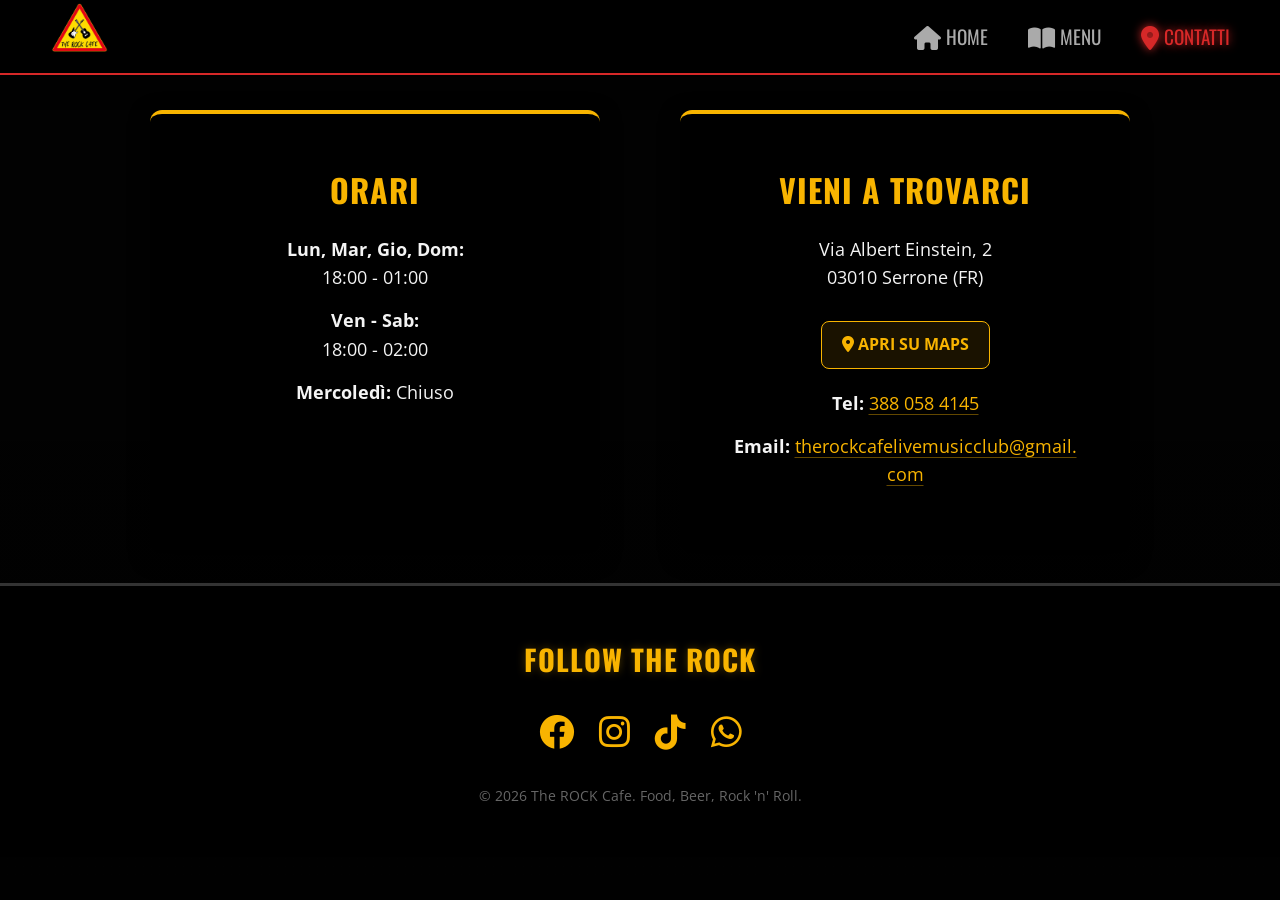
==== contatti.html @ eab0ef48 "abbellimento home" ====
<!DOCTYPE html>
<html lang="it">
<head>
    <meta charset="UTF-8">
    <meta name="viewport" content="width=device-width, initial-scale=1.0">
    <title>Contatti | The ROCK Cafe</title>
    <meta name="description" content="Vieni a trovarci al The ROCK Cafe a Serrone (FR). Prenota il tuo tavolo o contattaci per info sulle serate di musica dal vivo!">
    <link rel="icon" type="image/png" href="images/logo.png">
    <link href="https://fonts.googleapis.com/css2?family=Oswald:wght@500;700&family=Open+Sans:wght@400;600&family=Permanent+Marker&display=swap" rel="stylesheet">
    <link rel="stylesheet" href="https://cdnjs.cloudflare.com/ajax/libs/font-awesome/6.0.0-beta3/css/all.min.css">
    <link rel="stylesheet" href="style.css">
</head>
<body>

    <header>
        <div class="logo">
            <img src="images/logo.png" alt="The ROCK Cafe Logo">
        </div>
    </header>

    <nav>
        <ul>
            <li><a href="index.html"><i class="fas fa-home"></i><span>Home</span></a></li>
            <li><a href="menu.html"><i class="fas fa-book-open"></i><span>Menu</span></a></li>
            <li><a href="contatti.html" class="active"><i class="fas fa-map-marker-alt"></i><span>Contatti</span></a></li>
        </ul>
    </nav>

    <section class="info-section" style="margin-top: 60px; padding-bottom: 30px;">
        
        <div class="info-box reveal">
            <h2>Orari</h2>
            <p><strong>Lun, Mar, Gio, Dom:</strong><br> 18:00 - 01:00</p>
            <p style="margin-top: 10px;"><strong>Ven - Sab:</strong><br> 18:00 - 02:00</p>
            <p style="margin-top: 10px;"><strong>Mercoledì:</strong> Chiuso</p>
        </div>

        <div class="info-box reveal">
            <h2>Vieni a Trovarci</h2>
            <p>Via Albert Einstein, 2<br> 03010 Serrone (FR)</p>
            
            <a href="https://maps.app.goo.gl/YourMapLink" target="_blank" rel="noopener noreferrer" class="map-btn">
                <i class="fas fa-map-marker-alt"></i> Apri su Maps
            </a>

            <p style="margin-top: 20px;">
                <strong>Tel:</strong> <a href="tel:3880584145" class="contact-link">388 058 4145</a>
            </p>
            
            <p style="margin-top: 10px;">
                <strong>Email:</strong> <a href="mailto:therockcafelivemusicclub@gmail.com" class="contact-link" style="word-break: break-all;">therockcafelivemusicclub@gmail.com</a>
            </p>
        </div>
        
    </section>

    <footer>
        <h3 class="social-title">Follow the Rock</h3>
        
        <div class="social-links">
            <a href="https://www.facebook.com/profile.php?id=61553909798442" target="_blank" rel="noopener noreferrer" title="Facebook"><i class="fab fa-facebook"></i></a>
            <a href="https://www.instagram.com/_the_rock_cafe_?igsh=MWRwNjl1MGZlcGF4eQ==" target="_blank" rel="noopener noreferrer" title="Instagram"><i class="fab fa-instagram"></i></a>
            <a href="https://www.tiktok.com/@the_rock_cafe?_t=8mSQPxWFVPl&_r=1" target="_blank" rel="noopener noreferrer" title="TikTok"><i class="fab fa-tiktok"></i></a>
            <a href="https://wa.me/393880584145?text=Ciao%20ragazzi!%20%F0%9F%A4%98%20Vorrei%20avere%20info%20per%20prenotare%20un%20tavolo%20al%20The%20ROCK%20Cafe." target="_blank" rel="noopener noreferrer" title="WhatsApp"><i class="fab fa-whatsapp"></i></a>
        </div>
        <p>© 2026 The ROCK Cafe. Food, Beer, Rock 'n' Roll.</p>
    </footer>

    <script src="script.js"></script>
</body>
</html>
---- style.css ----
/* =========================================
   VARIABILI DI STILE - Colori Rock
   ========================================= */
:root {
    --primary-color: #f8b400; /* Giallo Birra */
    --accent-color: #d62828; /* Rosso Rock */
    --bg-dark: #0a0a0a;
    --bg-light: #121212;
    --text-main: #f4f4f4;
    --text-muted: #aaaaaa;
    --body-font: 'Open Sans', sans-serif;
    --heading-font: 'Oswald', sans-serif;
    --rock-font: 'Permanent Marker', cursive;
}

/* =========================================
   RESET E BASE
   ========================================= */
* { margin: 0; padding: 0; box-sizing: border-box; -webkit-tap-highlight-color: transparent; }
html, body { overflow-x: hidden; width: 100%; }

body { 
    font-family: var(--body-font); 
    background-color: var(--bg-dark); 
    background-image: linear-gradient(rgba(0, 0, 0, 0.8), rgba(0, 0, 0, 0.9)), url('images/bg-texture.jpg');
    background-size: cover; 
    background-attachment: fixed; 
    color: var(--text-main); 
    line-height: 1.6; 
    padding-bottom: 70px; /* Spazio in fondo per la barra di navigazione fissa */
}

h1, h2, h3 { font-family: var(--heading-font); text-transform: uppercase; letter-spacing: 1px; }
a { text-decoration: none; color: var(--text-main); transition: all 0.3s ease-in-out; }

/* =========================================
   HEADER
   ========================================= */
header {
    background-color: rgba(0, 0, 0, 0.95); 
    padding: 15px; 
    display: flex; 
    justify-content: center; 
    position: fixed; 
    width: 100%; 
    top: 0; 
    z-index: 1000;
    border-bottom: 2px solid var(--accent-color); 
    box-shadow: 0 5px 20px rgba(0, 0, 0, 0.8); 
    height: 75px;
}
.logo img { height: 45px; }

/* =========================================
   BOTTOM NAVIGATION BAR (Stile App)
   ========================================= */
nav {
    position: fixed; 
    bottom: 0; 
    left: 0; 
    width: 100%; 
    background-color: #000;
    border-top: 2px solid var(--accent-color); 
    z-index: 1001; 
    box-shadow: 0 -5px 20px rgba(0, 0, 0, 0.9);
}
nav ul { list-style: none; display: flex; justify-content: space-around; align-items: center; height: 70px; }
nav ul li { flex: 1; text-align: center; }
nav ul li a { display: flex; flex-direction: column; align-items: center; justify-content: center; font-family: var(--heading-font); font-size: 0.8rem; color: var(--text-muted); gap: 5px; transition: 0.3s; }
nav ul li a i { font-size: 1.5rem; }
nav ul li a.active, nav ul li a:hover { color: var(--accent-color) !important; text-shadow: 0 0 10px var(--accent-color); }

/* =========================================
   HERO SECTION
   ========================================= */
.hero {
    height: 55vh; 
    display: flex; 
    flex-direction: column; 
    justify-content: center; 
    align-items: center; 
    text-align: center; 
    padding: 0 15px; 
    margin-top: 75px; 
    position: relative; 
    overflow: hidden;
}
.hero::before {
    content: ''; position: absolute; top: 0; left: 0; width: 100%; height: 100%;
    background: url('[data-uri]') repeat;
    opacity: 0.1; z-index: 1;
}

.hero-home {
    background: linear-gradient(rgba(0, 0, 0, 0.6), rgba(0, 0, 0, 0.8)), url('images/hero-home.jpg') center center/cover no-repeat;
    display: grid; grid-template-rows: 1fr auto 1fr; align-items: center; justify-items: center; width: 100%; padding: 0;
}
.hero-text { grid-row: 2; z-index: 2; padding: 0 15px; }
.hero-action { grid-row: 3; display: flex; align-items: center; justify-content: center; height: 100%; z-index: 2; }
.hero-menu { background: linear-gradient(rgba(0, 0, 0, 0.7), rgba(0, 0, 0, 0.9)), url('images/hero-menu.jpg') center center/cover no-repeat; }

.hero h1 { font-size: 3.2rem; line-height: 1.1; color: #fff; text-shadow: 0 0 15px rgba(214, 40, 40, 0.9); margin-bottom: 10px; z-index: 2; }
.motto-rock { font-family: var(--rock-font); font-size: 1.6rem; color: var(--primary-color); text-shadow: 0 0 10px rgba(248, 180, 0, 0.8); margin-bottom: 30px; z-index: 2; }
.btn { display: inline-block; background: linear-gradient(45deg, #1f1f1f, #333, #1f1f1f); border: 2px solid #666; color: #fff; padding: 12px 30px; font-family: var(--heading-font); font-size: 1.2rem; border-radius: 8px; z-index: 2; transition: 0.3s;}
.btn:hover { border-color: var(--accent-color); box-shadow: 0 0 20px rgba(214, 40, 40, 0.5); transform: translateY(-3px); }

/* =========================================
   SEZIONE CONTATTI E ORARI
   ========================================= */
.info-section { padding: 50px 15px; display: flex; flex-direction: column; align-items: center; gap: 30px; }
.info-box { background-color: #000; padding: 30px 20px; border-radius: 12px; width: 100%; max-width: 400px; text-align: center; border-top: 4px solid var(--primary-color); box-shadow: 0 5px 20px rgba(0,0,0,0.8); transition: 0.3s; }
.info-box:hover { transform: translateY(-5px); box-shadow: 0 5px 25px rgba(248, 180, 0, 0.3); }
.info-box h2 { color: var(--primary-color); margin-bottom: 20px; font-size: 2rem; }
.info-box p { font-size: 1.1rem; margin-bottom: 15px; }

/* =========================================
   PAGINA MENU
   ========================================= */
.menu-section { padding: 40px 10px; width: 100%; }
.menu-category { margin-bottom: 50px; }
.menu-category h2 { color: var(--accent-color); font-size: 2.2rem; text-shadow: 0 0 10px rgba(214, 40, 40, 0.5); margin-bottom: 25px; text-align: center; }
.menu-grid { display: grid; grid-template-columns: repeat(2, 1fr); gap: 10px; }
.menu-item { background-image: linear-gradient(rgba(18, 18, 18, 0.95), rgba(18, 18, 18, 0.98)), url('images/bg-texture.jpg'); padding: 15px 12px; border-radius: 10px; border: 1px solid #333; display: flex; flex-direction: column; transition: 0.3s;}
.menu-item:hover { border-color: var(--accent-color); transform: translateY(-3px); box-shadow: 0 0 15px rgba(214, 40, 40, 0.4); }

.menu-item-header { display: flex; flex-direction: column; align-items: flex-start; gap: 5px; margin-bottom: 8px; }
.menu-item-header h3 { font-size: 1.1rem; line-height: 1.2; color: #fff; }

/* PREZZI BLOCCATI: Non vanno mai a capo */
.price { color: var(--primary-color); font-size: 1.2rem; font-weight: bold; white-space: nowrap; flex-shrink: 0; }

.menu-item p { color: var(--text-muted); font-size: 0.85rem; line-height: 1.4; margin-bottom: 10px; flex-grow: 1; }
.price-variants { margin-top: auto; display: flex; flex-direction: column; gap: 4px; font-size: 0.9rem; }
.price-variants span { background-color: rgba(248, 180, 0, 0.1); padding: 3px 5px; border-radius: 4px; border: 1px solid rgba(248, 180, 0, 0.2); text-align: center; color: var(--primary-color); }

/* =========================================
   FOOTER
   ========================================= */
footer { background-color: #000; text-align: center; padding: 40px 15px 90px 15px; border-top: 3px solid #333; }

/* Nuovo stile per il titolo dei social */
.social-title {
    color: var(--primary-color);
    font-family: var(--heading-font);
    font-size: 1.8rem;
    margin-bottom: 20px;
    letter-spacing: 1px;
    text-shadow: 0 0 10px rgba(248, 180, 0, 0.3);
}

.social-links { display: flex; justify-content: center; gap: 25px; margin-bottom: 25px; font-size: 2.2rem; }
.social-links a { color: var(--primary-color); transition: 0.3s; display: inline-block; }
.social-links a:hover { text-shadow: 0 0 15px var(--primary-color); transform: scale(1.1); }
footer p { font-size: 0.9rem; color: #666; }

/* =========================================
   PULSANTI E LINK CONTATTI
   ========================================= */
.map-btn {
    display: inline-block;
    margin-top: 15px;
    padding: 10px 20px;
    background-color: rgba(248, 180, 0, 0.1); /* Sfondo giallo trasparente */
    border: 1px solid var(--primary-color); /* Bordo giallo */
    color: var(--primary-color);
    border-radius: 8px;
    font-size: 1rem;
    font-weight: bold;
    text-transform: uppercase;
    transition: 0.3s;
}

.map-btn:hover {
    background-color: var(--primary-color);
    color: #000; /* Testo nero al passaggio del mouse */
    box-shadow: 0 0 15px rgba(248, 180, 0, 0.6); /* Luce neon */
    transform: translateY(-3px);
}

.contact-link {
    color: var(--primary-color);
    text-decoration: underline;
    text-decoration-color: rgba(248, 180, 0, 0.4);
    text-underline-offset: 4px;
    transition: 0.3s;
}

.contact-link:hover {
    color: #fff;
    text-decoration-color: #fff;
}

/* =========================================
   SEZIONE FEATURES (HOME) - AGGIORNATA
   ========================================= */
.features-grid { 
    display: grid; 
    grid-template-columns: repeat(1, 1fr); 
    gap: 30px; 
}
.feature-card { 
    background-color: transparent; /* 🔥 Sfondo trasparente */
    padding: 20px; 
    border-radius: 0; /* 🔥 Tolto arrotondamento inutile senza box */
    border: none; /* 🔥 Tolto bordo */
    box-shadow: none; /* 🔥 Tolta ombra */
    transition: 0.3s; 
}
/* Al passaggio del mouse si muovono solo, senza mostrare bordi */
.feature-card:hover { 
    transform: translateY(-8px); 
}
.feature-icon { 
    font-size: 3.5rem; 
    margin-bottom: 20px; 
    /* Ho mantenuto un leggero bagliore per farle risaltare sul nero */
    filter: drop-shadow(0 0 8px rgba(255,255,255,0.3)); 
}
.feature-card h3 { font-size: 1.5rem; margin-bottom: 10px; color: #fff; }
.feature-card p { color: var(--text-muted); font-size: 1rem; }

@media(min-width: 768px) {
    .features-grid { grid-template-columns: repeat(3, 1fr); gap: 40px; }
}

/* =========================================
   MEDIA QUERY PER DESKTOP E TABLET 
   ========================================= */
@media(min-width: 768px) {
    body { padding-bottom: 0; } /* Rimuove lo spazio della barra mobile */
    
    header { justify-content: flex-start; padding: 0 50px; }
    .logo img { height: 55px; }

    /* FIX NAVIGAZIONE PC: Fissa a destra */
    nav { 
        position: fixed; 
        top: 0; 
        right: 50px; 
        bottom: auto;
        left: auto;
        background-color: transparent; 
        border: none; 
        box-shadow: none;
        width: auto; 
        height: 75px; /* Stessa altezza dell'header nero */
        z-index: 1005; 
    }
    nav ul { height: 100%; justify-content: flex-end; align-items: center; gap: 40px; }
    nav ul li { flex: none; }
    nav ul li a { flex-direction: row; font-size: 1.2rem; text-transform: uppercase; }
    nav ul li a i { display: none; } /* Nasconde le icone */
    nav ul li a:hover { transform: translateY(-2px); }

    .hero { height: 75vh; }
    .hero h1 { font-size: 6rem; }
    .motto-rock { font-size: 2.2rem; }

    /* FIX CONTATTI CENTRATI SU PC */
    .info-section { 
        display: flex;
        flex-direction: row; 
        justify-content: center; /* Forza l'allineamento al centro perfetto */
        align-items: stretch; /* Li mantiene della stessa altezza */
        width: 100%;
        max-width: 100%; /* Sfrutta tutta la larghezza del monitor */
        margin: 0 auto; 
        gap: 80px; /* Ho allargato leggermente lo spazio tra i due box per un look più moderno su PC */
    }
    .info-box { max-width: 450px; padding: 50px; }

    /* LAYOUT MENU PC */
    .menu-section { 
        padding: 100px 20px; 
        width: 100%;
        max-width: 1400px;
        margin: 0 auto;
    }
    .menu-category h2 { text-align: left; font-size: 3.5rem; }
    .menu-grid { grid-template-columns: repeat(auto-fit, minmax(400px, 1fr)); gap: 40px; }
    
    /* FIX PREZZI SU PC: Allineati e mai a capo */
    .menu-item-header { 
        flex-direction: row; 
        justify-content: space-between; 
        align-items: center; 
        gap: 15px; 
    }
    .menu-item-header h3 { 
        font-size: 1.5rem; 
        margin: 0;
    }
    .price { font-size: 1.5rem; }
    
    .menu-item p { font-size: 1rem; }
    .price-variants { flex-direction: row; }
    
    footer { padding: 50px 20px; }
}

/* =========================================
   EFFETTO COMPARSA ALLO SCORRIMENTO (REVEAL)
   ========================================= */
.reveal {
    opacity: 0;
    transform: translateY(40px); /* Parte spostato di 40px verso il basso */
    transition: all 0.6s ease-out; /* Durata dell'animazione (0.6 secondi) */
}

.reveal.active {
    opacity: 1;
    transform: translateY(0); /* Torna alla sua posizione originale */
}
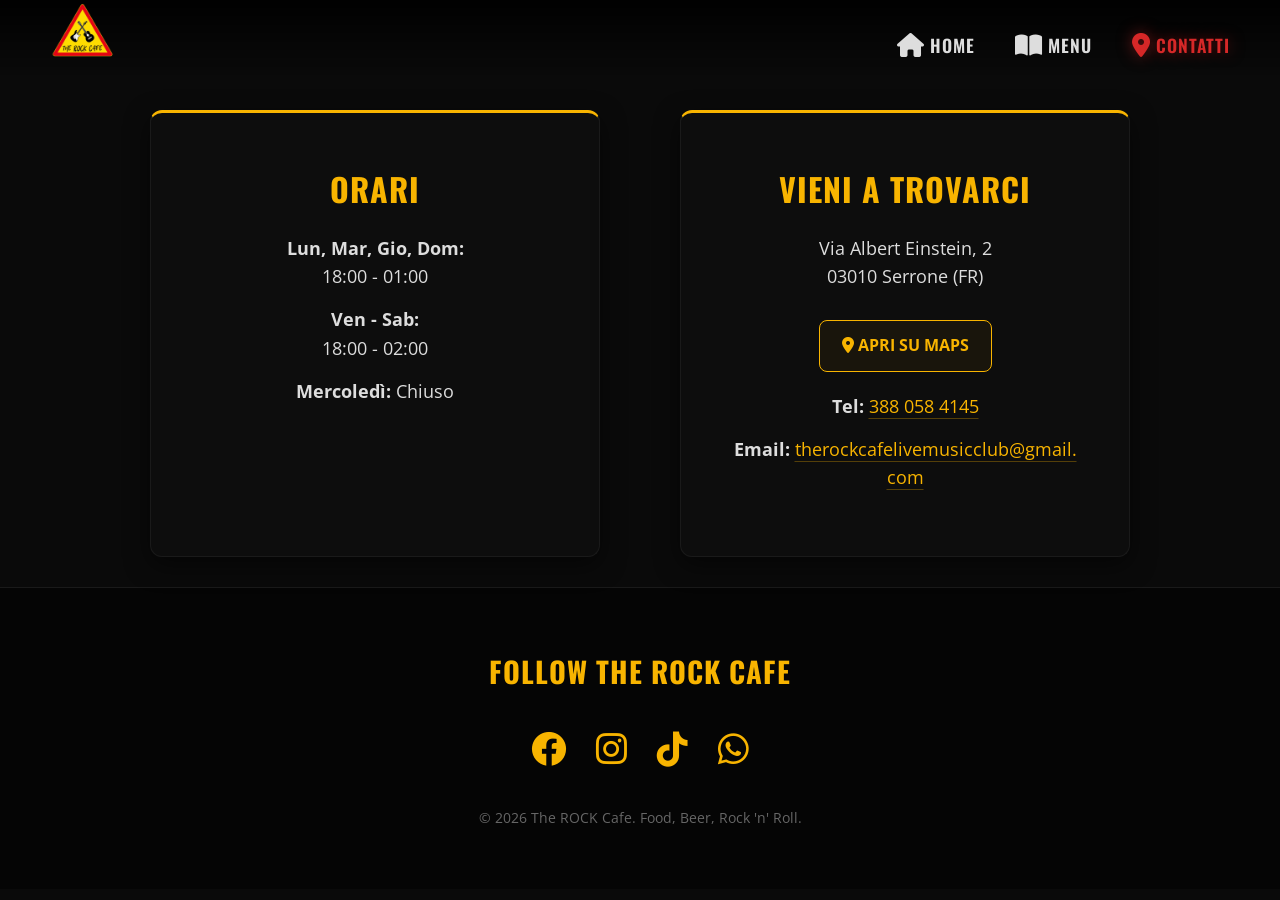
==== commit aa0b81e2: "ritocchi" ====
--- a/contatti.html
+++ b/contatti.html
@@ -55,7 +55,7 @@
     </section>
 
     <footer>
-        <h3 class="social-title">Follow the Rock</h3>
+        <h3 class="social-title">Follow the Rock Cafe</h3>
         
         <div class="social-links">
             <a href="https://www.facebook.com/profile.php?id=61553909798442" target="_blank" rel="noopener noreferrer" title="Facebook"><i class="fab fa-facebook"></i></a>
--- a/style.css
+++ b/style.css
@@ -1,5 +1,5 @@
 /* =========================================
-   VARIABILI DI STILE - Colori Rock
+   VARIABILI DI STILE E PRO DESIGN
    ========================================= */
 :root {
     --primary-color: #f8b400; /* Giallo Birra */
@@ -11,6 +11,8 @@
     --body-font: 'Open Sans', sans-serif;
     --heading-font: 'Oswald', sans-serif;
     --rock-font: 'Permanent Marker', cursive;
+    /* Transizione professionale (snappy ma fluida) */
+    --smooth-transition: all 0.4s cubic-bezier(0.165, 0.84, 0.44, 1);
 }
 
 /* =========================================
@@ -18,26 +20,29 @@
    ========================================= */
 * { margin: 0; padding: 0; box-sizing: border-box; -webkit-tap-highlight-color: transparent; }
 html, body { overflow-x: hidden; width: 100%; }
+html { scroll-behavior: smooth; } 
 
 body { 
     font-family: var(--body-font); 
     background-color: var(--bg-dark); 
-    background-image: linear-gradient(rgba(0, 0, 0, 0.8), rgba(0, 0, 0, 0.9)), url('images/bg-texture.jpg');
+    background-image: linear-gradient(rgba(10, 10, 10, 0.85), rgba(10, 10, 10, 0.95)), url('images/bg-texture.jpg');
     background-size: cover; 
     background-attachment: fixed; 
     color: var(--text-main); 
     line-height: 1.6; 
-    padding-bottom: 70px; /* Spazio in fondo per la barra di navigazione fissa */
+    padding-bottom: 70px; 
 }
 
 h1, h2, h3 { font-family: var(--heading-font); text-transform: uppercase; letter-spacing: 1px; }
-a { text-decoration: none; color: var(--text-main); transition: all 0.3s ease-in-out; }
-
-/* =========================================
-   HEADER
+a { text-decoration: none; color: var(--text-main); transition: var(--smooth-transition); }
+
+/* =========================================
+   HEADER (EFFETTO VETRO SFOCATO)
    ========================================= */
 header {
-    background-color: rgba(0, 0, 0, 0.95); 
+    background-color: rgba(5, 5, 5, 0.85); 
+    backdrop-filter: blur(12px); /* Effetto vetro elegante */
+    -webkit-backdrop-filter: blur(12px);
     padding: 15px; 
     display: flex; 
     justify-content: center; 
@@ -45,33 +50,41 @@
     width: 100%; 
     top: 0; 
     z-index: 1000;
-    border-bottom: 2px solid var(--accent-color); 
-    box-shadow: 0 5px 20px rgba(0, 0, 0, 0.8); 
+    border-bottom: 1px solid rgba(214, 40, 40, 0.4); 
+    box-shadow: 0 4px 30px rgba(0, 0, 0, 0.6); 
     height: 75px;
+    will-change: transform; /* Ottimizza lo scrolling */
 }
 .logo img { height: 45px; }
 
 /* =========================================
-   BOTTOM NAVIGATION BAR (Stile App)
+   BOTTOM NAVIGATION BAR
    ========================================= */
 nav {
     position: fixed; 
     bottom: 0; 
     left: 0; 
     width: 100%; 
-    background-color: #000;
-    border-top: 2px solid var(--accent-color); 
+    background-color: rgba(5, 5, 5, 0.92);
+    backdrop-filter: blur(12px);
+    -webkit-backdrop-filter: blur(12px);
+    border-top: 1px solid rgba(214, 40, 40, 0.3); 
     z-index: 1001; 
-    box-shadow: 0 -5px 20px rgba(0, 0, 0, 0.9);
+    box-shadow: 0 -4px 25px rgba(0, 0, 0, 0.8);
 }
 nav ul { list-style: none; display: flex; justify-content: space-around; align-items: center; height: 70px; }
 nav ul li { flex: 1; text-align: center; }
-nav ul li a { display: flex; flex-direction: column; align-items: center; justify-content: center; font-family: var(--heading-font); font-size: 0.8rem; color: var(--text-muted); gap: 5px; transition: 0.3s; }
-nav ul li a i { font-size: 1.5rem; }
-nav ul li a.active, nav ul li a:hover { color: var(--accent-color) !important; text-shadow: 0 0 10px var(--accent-color); }
-
-/* =========================================
-   HERO SECTION
+nav ul li a { display: flex; flex-direction: column; align-items: center; justify-content: center; font-family: var(--heading-font); font-size: 0.8rem; color: var(--text-muted); gap: 5px; transition: var(--smooth-transition); }
+nav ul li a i { font-size: 1.5rem; transition: var(--smooth-transition); }
+
+/* Effetto Hover protetto per cellulari */
+@media (hover: hover) {
+    nav ul li a:hover { color: var(--text-main); transform: translateY(-2px); }
+}
+nav ul li a.active { color: var(--accent-color) !important; text-shadow: 0 0 15px rgba(214, 40, 40, 0.5); }
+
+/* =========================================
+   HERO SECTIONS
    ========================================= */
 .hero {
     height: 55vh; 
@@ -88,226 +101,233 @@
 .hero::before {
     content: ''; position: absolute; top: 0; left: 0; width: 100%; height: 100%;
     background: url('[data-uri]') repeat;
-    opacity: 0.1; z-index: 1;
+    opacity: 0.08; z-index: 1;
 }
 
 .hero-home {
-    background: linear-gradient(rgba(0, 0, 0, 0.6), rgba(0, 0, 0, 0.8)), url('images/hero-home.jpg') center center/cover no-repeat;
+    background: linear-gradient(rgba(0, 0, 0, 0.5), rgba(0, 0, 0, 0.85)), url('images/hero-home.jpg') center center/cover no-repeat;
     display: grid; grid-template-rows: 1fr auto 1fr; align-items: center; justify-items: center; width: 100%; padding: 0;
 }
 .hero-text { grid-row: 2; z-index: 2; padding: 0 15px; }
 .hero-action { grid-row: 3; display: flex; align-items: center; justify-content: center; height: 100%; z-index: 2; }
-.hero-menu { background: linear-gradient(rgba(0, 0, 0, 0.7), rgba(0, 0, 0, 0.9)), url('images/hero-menu.jpg') center center/cover no-repeat; }
-
-.hero h1 { font-size: 3.2rem; line-height: 1.1; color: #fff; text-shadow: 0 0 15px rgba(214, 40, 40, 0.9); margin-bottom: 10px; z-index: 2; }
-.motto-rock { font-family: var(--rock-font); font-size: 1.6rem; color: var(--primary-color); text-shadow: 0 0 10px rgba(248, 180, 0, 0.8); margin-bottom: 30px; z-index: 2; }
-.btn { display: inline-block; background: linear-gradient(45deg, #1f1f1f, #333, #1f1f1f); border: 2px solid #666; color: #fff; padding: 12px 30px; font-family: var(--heading-font); font-size: 1.2rem; border-radius: 8px; z-index: 2; transition: 0.3s;}
-.btn:hover { border-color: var(--accent-color); box-shadow: 0 0 20px rgba(214, 40, 40, 0.5); transform: translateY(-3px); }
-
-/* =========================================
-   SEZIONE CONTATTI E ORARI
+.hero-menu { background: linear-gradient(rgba(0, 0, 0, 0.6), rgba(0, 0, 0, 0.9)), url('images/hero-menu.jpg') center center/cover no-repeat; }
+
+.hero h1 { font-size: 3.2rem; line-height: 1.1; color: #fff; text-shadow: 0 5px 20px rgba(0,0,0,0.8); margin-bottom: 10px; z-index: 2; }
+.motto-rock { font-family: var(--rock-font); font-size: 1.6rem; color: var(--primary-color); text-shadow: 0 5px 15px rgba(0,0,0,0.8); margin-bottom: 30px; z-index: 2; }
+
+.btn { 
+    display: inline-block; 
+    background: linear-gradient(45deg, #1f1f1f, #2a2a2a, #1f1f1f); 
+    border: 1px solid #444; 
+    color: #fff; 
+    padding: 12px 30px; 
+    font-family: var(--heading-font); 
+    font-size: 1.2rem; 
+    border-radius: 8px; 
+    z-index: 2; 
+    transition: var(--smooth-transition);
+    box-shadow: 0 6px 15px rgba(0,0,0,0.4);
+}
+@media (hover: hover) {
+    .btn:hover { 
+        border-color: var(--accent-color); 
+        box-shadow: 0 8px 25px rgba(214, 40, 40, 0.4); 
+        transform: translateY(-4px); 
+    }
+}
+
+/* =========================================
+   SEZIONE CONTATTI E INFO BOX
    ========================================= */
 .info-section { padding: 50px 15px; display: flex; flex-direction: column; align-items: center; gap: 30px; }
-.info-box { background-color: #000; padding: 30px 20px; border-radius: 12px; width: 100%; max-width: 400px; text-align: center; border-top: 4px solid var(--primary-color); box-shadow: 0 5px 20px rgba(0,0,0,0.8); transition: 0.3s; }
-.info-box:hover { transform: translateY(-5px); box-shadow: 0 5px 25px rgba(248, 180, 0, 0.3); }
+.info-box { 
+    background-color: #0d0d0d; 
+    padding: 35px 25px; 
+    border-radius: 12px; 
+    width: 100%; 
+    max-width: 400px; 
+    text-align: center; 
+    border: 1px solid #1a1a1a;
+    border-top: 3px solid var(--primary-color); 
+    box-shadow: 0 8px 25px rgba(0,0,0,0.5); 
+    transition: var(--smooth-transition); 
+}
+@media (hover: hover) {
+    .info-box:hover { transform: translateY(-5px); box-shadow: 0 12px 35px rgba(248, 180, 0, 0.2); }
+}
 .info-box h2 { color: var(--primary-color); margin-bottom: 20px; font-size: 2rem; }
-.info-box p { font-size: 1.1rem; margin-bottom: 15px; }
-
-/* =========================================
-   PAGINA MENU
-   ========================================= */
-.menu-section { padding: 40px 10px; width: 100%; }
-.menu-category { margin-bottom: 50px; }
-.menu-category h2 { color: var(--accent-color); font-size: 2.2rem; text-shadow: 0 0 10px rgba(214, 40, 40, 0.5); margin-bottom: 25px; text-align: center; }
-.menu-grid { display: grid; grid-template-columns: repeat(2, 1fr); gap: 10px; }
-.menu-item { background-image: linear-gradient(rgba(18, 18, 18, 0.95), rgba(18, 18, 18, 0.98)), url('images/bg-texture.jpg'); padding: 15px 12px; border-radius: 10px; border: 1px solid #333; display: flex; flex-direction: column; transition: 0.3s;}
-.menu-item:hover { border-color: var(--accent-color); transform: translateY(-3px); box-shadow: 0 0 15px rgba(214, 40, 40, 0.4); }
-
-.menu-item-header { display: flex; flex-direction: column; align-items: flex-start; gap: 5px; margin-bottom: 8px; }
-.menu-item-header h3 { font-size: 1.1rem; line-height: 1.2; color: #fff; }
-
-/* PREZZI BLOCCATI: Non vanno mai a capo */
-.price { color: var(--primary-color); font-size: 1.2rem; font-weight: bold; white-space: nowrap; flex-shrink: 0; }
-
-.menu-item p { color: var(--text-muted); font-size: 0.85rem; line-height: 1.4; margin-bottom: 10px; flex-grow: 1; }
-.price-variants { margin-top: auto; display: flex; flex-direction: column; gap: 4px; font-size: 0.9rem; }
-.price-variants span { background-color: rgba(248, 180, 0, 0.1); padding: 3px 5px; border-radius: 4px; border: 1px solid rgba(248, 180, 0, 0.2); text-align: center; color: var(--primary-color); }
-
-/* =========================================
-   FOOTER
-   ========================================= */
-footer { background-color: #000; text-align: center; padding: 40px 15px 90px 15px; border-top: 3px solid #333; }
-
-/* Nuovo stile per il titolo dei social */
-.social-title {
-    color: var(--primary-color);
+.info-box p { font-size: 1.1rem; margin-bottom: 15px; color: #ddd; }
+
+/* =========================================
+   INDICE RAPIDO MENU (BOTTONI A GRIGLIA)
+   ========================================= */
+.menu-index-container {
+    background-color: #050505;
+    padding: 25px 15px;
+    border-bottom: 1px solid #222;
+}
+.menu-index {
+    display: flex;
+    flex-wrap: wrap; 
+    justify-content: center; 
+    gap: 12px; 
+}
+.index-btn {
+    display: flex;
+    align-items: center;
+    gap: 8px;
+    background-color: #111;
+    color: #eee;
+    padding: 10px 18px; 
+    border-radius: 25px;
     font-family: var(--heading-font);
-    font-size: 1.8rem;
-    margin-bottom: 20px;
-    letter-spacing: 1px;
-    text-shadow: 0 0 10px rgba(248, 180, 0, 0.3);
-}
-
-.social-links { display: flex; justify-content: center; gap: 25px; margin-bottom: 25px; font-size: 2.2rem; }
-.social-links a { color: var(--primary-color); transition: 0.3s; display: inline-block; }
-.social-links a:hover { text-shadow: 0 0 15px var(--primary-color); transform: scale(1.1); }
+    font-size: 0.85rem;
+    text-transform: uppercase;
+    white-space: nowrap; 
+    border: 1px solid #222;
+    transition: var(--smooth-transition);
+}
+.index-btn i { color: var(--primary-color); transition: var(--smooth-transition); }
+
+@media (hover: hover) {
+    .index-btn:hover { 
+        background-color: var(--primary-color); 
+        color: #000; 
+        border-color: var(--primary-color); 
+        transform: translateY(-2px);
+    }
+    .index-btn:hover i { color: #000; }
+}
+.menu-category { margin-bottom: 60px; scroll-margin-top: 30px; }
+
+/* =========================================
+   PAGINA MENU (GRIGLIE E PRODOTTI)
+   ========================================= */
+.menu-section { padding: 50px 10px; width: 100%; }
+.menu-category h2 { color: var(--accent-color); font-size: 2.2rem; text-shadow: 0 0 15px rgba(214, 40, 40, 0.3); margin-bottom: 30px; text-align: center; }
+.menu-grid { display: grid; grid-template-columns: repeat(2, 1fr); gap: 12px; }
+
+.menu-item { 
+    background-color: #0d0d0d;
+    background-image: linear-gradient(rgba(13, 13, 13, 0.95), rgba(13, 13, 13, 0.98)), url('images/bg-texture.jpg'); 
+    padding: 18px 15px; 
+    border-radius: 10px; 
+    border: 1px solid #1f1f1f; 
+    display: flex; 
+    flex-direction: column; 
+    transition: var(--smooth-transition);
+    box-shadow: 0 5px 15px rgba(0,0,0,0.3);
+}
+@media (hover: hover) {
+    .menu-item:hover { border-color: rgba(214, 40, 40, 0.5); transform: translateY(-4px); box-shadow: 0 8px 25px rgba(214, 40, 40, 0.2); }
+}
+
+.menu-item-header { display: flex; flex-direction: column; align-items: flex-start; gap: 6px; margin-bottom: 10px; }
+.menu-item-header h3 { font-size: 1.15rem; line-height: 1.3; color: #fff; letter-spacing: 0.5px; }
+.price { color: var(--primary-color); font-size: 1.25rem; font-weight: bold; white-space: nowrap; flex-shrink: 0; }
+.menu-item p { color: var(--text-muted); font-size: 0.9rem; line-height: 1.5; margin-bottom: 12px; flex-grow: 1; }
+
+.price-variants { margin-top: auto; display: flex; flex-direction: column; gap: 6px; font-size: 0.95rem; }
+.price-variants span { background-color: rgba(248, 180, 0, 0.05); padding: 4px 6px; border-radius: 6px; border: 1px solid rgba(248, 180, 0, 0.15); text-align: center; color: var(--primary-color); }
+
+/* =========================================
+   PULSANTI E LINK CONTATTI
+   ========================================= */
+.map-btn {
+    display: inline-block; margin-top: 15px; padding: 12px 22px;
+    background-color: rgba(248, 180, 0, 0.05); border: 1px solid var(--primary-color); 
+    color: var(--primary-color); border-radius: 8px; font-size: 1rem; font-weight: bold; text-transform: uppercase; transition: var(--smooth-transition);
+}
+@media (hover: hover) {
+    .map-btn:hover { background-color: var(--primary-color); color: #000; box-shadow: 0 5px 20px rgba(248, 180, 0, 0.4); transform: translateY(-3px); }
+}
+
+.contact-link { color: var(--primary-color); text-decoration: underline; text-decoration-color: rgba(248, 180, 0, 0.3); text-underline-offset: 5px; transition: var(--smooth-transition); }
+@media (hover: hover) {
+    .contact-link:hover { color: #fff; text-decoration-color: #fff; }
+}
+
+/* =========================================
+   SEZIONE FEATURES HOME (WELCOME TO THE ROCK)
+   ========================================= */
+.features-grid { display: grid; grid-template-columns: repeat(1, 1fr); gap: 30px; }
+.feature-card { background-color: transparent; padding: 25px 15px; text-align: center; transition: var(--smooth-transition); }
+@media (hover: hover) {
+    .feature-card:hover { transform: translateY(-8px) scale(1.02); }
+}
+.feature-icon { font-size: 3.5rem; margin-bottom: 20px; filter: drop-shadow(0 4px 10px rgba(255,255,255,0.15)); }
+.feature-card h3 { font-size: 1.6rem; margin-bottom: 12px; color: #fff; }
+.feature-card p { color: var(--text-muted); font-size: 1.05rem; }
+
+/* =========================================
+   FOOTER E BOTTONE TORNA SU
+   ========================================= */
+footer { background-color: #050505; text-align: center; padding: 50px 15px 100px 15px; border-top: 1px solid #1a1a1a; }
+.social-title { color: var(--primary-color); font-family: var(--heading-font); font-size: 1.8rem; margin-bottom: 25px; letter-spacing: 1px; }
+.social-links { display: flex; justify-content: center; gap: 30px; margin-bottom: 30px; font-size: 2.2rem; }
+.social-links a { color: var(--primary-color); transition: var(--smooth-transition); display: inline-block; }
+
+@media (hover: hover) {
+    .social-links a:hover { transform: scale(1.15) translateY(-3px); filter: drop-shadow(0 5px 15px rgba(248,180,0,0.5)); }
+}
 footer p { font-size: 0.9rem; color: #666; }
 
-/* =========================================
-   PULSANTI E LINK CONTATTI
-   ========================================= */
-.map-btn {
-    display: inline-block;
-    margin-top: 15px;
-    padding: 10px 20px;
-    background-color: rgba(248, 180, 0, 0.1); /* Sfondo giallo trasparente */
-    border: 1px solid var(--primary-color); /* Bordo giallo */
-    color: var(--primary-color);
-    border-radius: 8px;
-    font-size: 1rem;
-    font-weight: bold;
-    text-transform: uppercase;
-    transition: 0.3s;
-}
-
-.map-btn:hover {
-    background-color: var(--primary-color);
-    color: #000; /* Testo nero al passaggio del mouse */
-    box-shadow: 0 0 15px rgba(248, 180, 0, 0.6); /* Luce neon */
-    transform: translateY(-3px);
-}
-
-.contact-link {
-    color: var(--primary-color);
-    text-decoration: underline;
-    text-decoration-color: rgba(248, 180, 0, 0.4);
-    text-underline-offset: 4px;
-    transition: 0.3s;
-}
-
-.contact-link:hover {
-    color: #fff;
-    text-decoration-color: #fff;
-}
-
-/* =========================================
-   SEZIONE FEATURES (HOME) - AGGIORNATA
-   ========================================= */
-.features-grid { 
-    display: grid; 
-    grid-template-columns: repeat(1, 1fr); 
-    gap: 30px; 
-}
-.feature-card { 
-    background-color: transparent; /* 🔥 Sfondo trasparente */
-    padding: 20px; 
-    border-radius: 0; /* 🔥 Tolto arrotondamento inutile senza box */
-    border: none; /* 🔥 Tolto bordo */
-    box-shadow: none; /* 🔥 Tolta ombra */
-    transition: 0.3s; 
-}
-/* Al passaggio del mouse si muovono solo, senza mostrare bordi */
-.feature-card:hover { 
-    transform: translateY(-8px); 
-}
-.feature-icon { 
-    font-size: 3.5rem; 
-    margin-bottom: 20px; 
-    /* Ho mantenuto un leggero bagliore per farle risaltare sul nero */
-    filter: drop-shadow(0 0 8px rgba(255,255,255,0.3)); 
-}
-.feature-card h3 { font-size: 1.5rem; margin-bottom: 10px; color: #fff; }
-.feature-card p { color: var(--text-muted); font-size: 1rem; }
-
+.back-to-top {
+    position: fixed; bottom: 90px; right: 20px; background-color: var(--accent-color); color: #fff; width: 45px; height: 45px; border-radius: 50%; display: flex; justify-content: center; align-items: center; font-size: 1.2rem; box-shadow: 0 4px 15px rgba(0,0,0,0.5); opacity: 0; visibility: hidden; transition: var(--smooth-transition); z-index: 999;
+}
+.back-to-top.show { opacity: 1; visibility: visible; }
+@media (hover: hover) {
+    .back-to-top:hover { background-color: var(--primary-color); color: #000; transform: translateY(-5px); }
+}
+
+/* =========================================
+   MEDIA QUERY PER DESKTOP E TABLET 
+   ========================================= */
 @media(min-width: 768px) {
-    .features-grid { grid-template-columns: repeat(3, 1fr); gap: 40px; }
-}
-
-/* =========================================
-   MEDIA QUERY PER DESKTOP E TABLET 
-   ========================================= */
-@media(min-width: 768px) {
-    body { padding-bottom: 0; } /* Rimuove lo spazio della barra mobile */
+    body { padding-bottom: 0; } 
     
-    header { justify-content: flex-start; padding: 0 50px; }
-    .logo img { height: 55px; }
-
-    /* FIX NAVIGAZIONE PC: Fissa a destra */
-    nav { 
-        position: fixed; 
-        top: 0; 
-        right: 50px; 
-        bottom: auto;
-        left: auto;
-        background-color: transparent; 
-        border: none; 
-        box-shadow: none;
-        width: auto; 
-        height: 75px; /* Stessa altezza dell'header nero */
-        z-index: 1005; 
-    }
+    header { justify-content: flex-start; padding: 0 50px; background-color: transparent; border-bottom: none; box-shadow: none; backdrop-filter: none; background: linear-gradient(to bottom, rgba(0,0,0,0.9) 0%, rgba(0,0,0,0) 100%); }
+    .logo img { height: 60px; }
+
+    nav { position: fixed; top: 0; right: 50px; bottom: auto; left: auto; background-color: transparent; border: none; box-shadow: none; width: auto; height: 90px; backdrop-filter: none; z-index: 1005; }
     nav ul { height: 100%; justify-content: flex-end; align-items: center; gap: 40px; }
     nav ul li { flex: none; }
-    nav ul li a { flex-direction: row; font-size: 1.2rem; text-transform: uppercase; }
-    nav ul li a i { display: none; } /* Nasconde le icone */
-    nav ul li a:hover { transform: translateY(-2px); }
-
+    nav ul li a { flex-direction: row; font-size: 1.1rem; text-transform: uppercase; font-weight: 600; letter-spacing: 1px; color: #ddd; }
+    nav ul li a i { display: none; } 
+    
     .hero { height: 75vh; }
     .hero h1 { font-size: 6rem; }
     .motto-rock { font-size: 2.2rem; }
 
-    /* FIX CONTATTI CENTRATI SU PC */
-    .info-section { 
-        display: flex;
-        flex-direction: row; 
-        justify-content: center; /* Forza l'allineamento al centro perfetto */
-        align-items: stretch; /* Li mantiene della stessa altezza */
-        width: 100%;
-        max-width: 100%; /* Sfrutta tutta la larghezza del monitor */
-        margin: 0 auto; 
-        gap: 80px; /* Ho allargato leggermente lo spazio tra i due box per un look più moderno su PC */
-    }
+    .info-section { flex-direction: row; justify-content: center; align-items: stretch; max-width: 100%; margin: 0 auto; gap: 80px; }
     .info-box { max-width: 450px; padding: 50px; }
 
-    /* LAYOUT MENU PC */
-    .menu-section { 
-        padding: 100px 20px; 
-        width: 100%;
-        max-width: 1400px;
-        margin: 0 auto;
-    }
+    /* 🔥 MANTENUTE LE 3 COLONNE AFFIANCATE PER PC COME RICHIESTO! */
+    .features-grid { grid-template-columns: repeat(3, 1fr); gap: 40px; padding: 0 40px; }
+
+    .menu-section { padding: 80px 20px; width: 100%; max-width: 1400px; margin: 0 auto; }
     .menu-category h2 { text-align: left; font-size: 3.5rem; }
-    .menu-grid { grid-template-columns: repeat(auto-fit, minmax(400px, 1fr)); gap: 40px; }
+    .menu-grid { grid-template-columns: repeat(auto-fit, minmax(400px, 1fr)); gap: 30px; }
     
-    /* FIX PREZZI SU PC: Allineati e mai a capo */
-    .menu-item-header { 
-        flex-direction: row; 
-        justify-content: space-between; 
-        align-items: center; 
-        gap: 15px; 
-    }
-    .menu-item-header h3 { 
-        font-size: 1.5rem; 
-        margin: 0;
-    }
-    .price { font-size: 1.5rem; }
-    
+    .menu-item-header { flex-direction: row; justify-content: space-between; align-items: center; gap: 15px; margin-bottom: 12px; }
+    .menu-item-header h3 { font-size: 1.4rem; margin: 0; }
+    .price { font-size: 1.4rem; }
     .menu-item p { font-size: 1rem; }
-    .price-variants { flex-direction: row; }
-    
-    footer { padding: 50px 20px; }
-}
-
-/* =========================================
-   EFFETTO COMPARSA ALLO SCORRIMENTO (REVEAL)
+    .price-variants { flex-direction: row; gap: 10px; }
+
+    .back-to-top { bottom: 30px; right: 30px; width: 55px; height: 55px; font-size: 1.3rem; }
+    footer { padding: 60px 20px; }
+}
+
+/* =========================================
+   EFFETTO COMPARSA ALLO SCORRIMENTO
    ========================================= */
 .reveal {
     opacity: 0;
-    transform: translateY(40px); /* Parte spostato di 40px verso il basso */
-    transition: all 0.6s ease-out; /* Durata dell'animazione (0.6 secondi) */
-}
-
+    transform: translateY(30px) scale(0.98); /* Effetto scalatura elegante */
+    transition: all 0.8s cubic-bezier(0.165, 0.84, 0.44, 1); 
+}
 .reveal.active {
     opacity: 1;
-    transform: translateY(0); /* Torna alla sua posizione originale */
+    transform: translateY(0) scale(1); 
 }
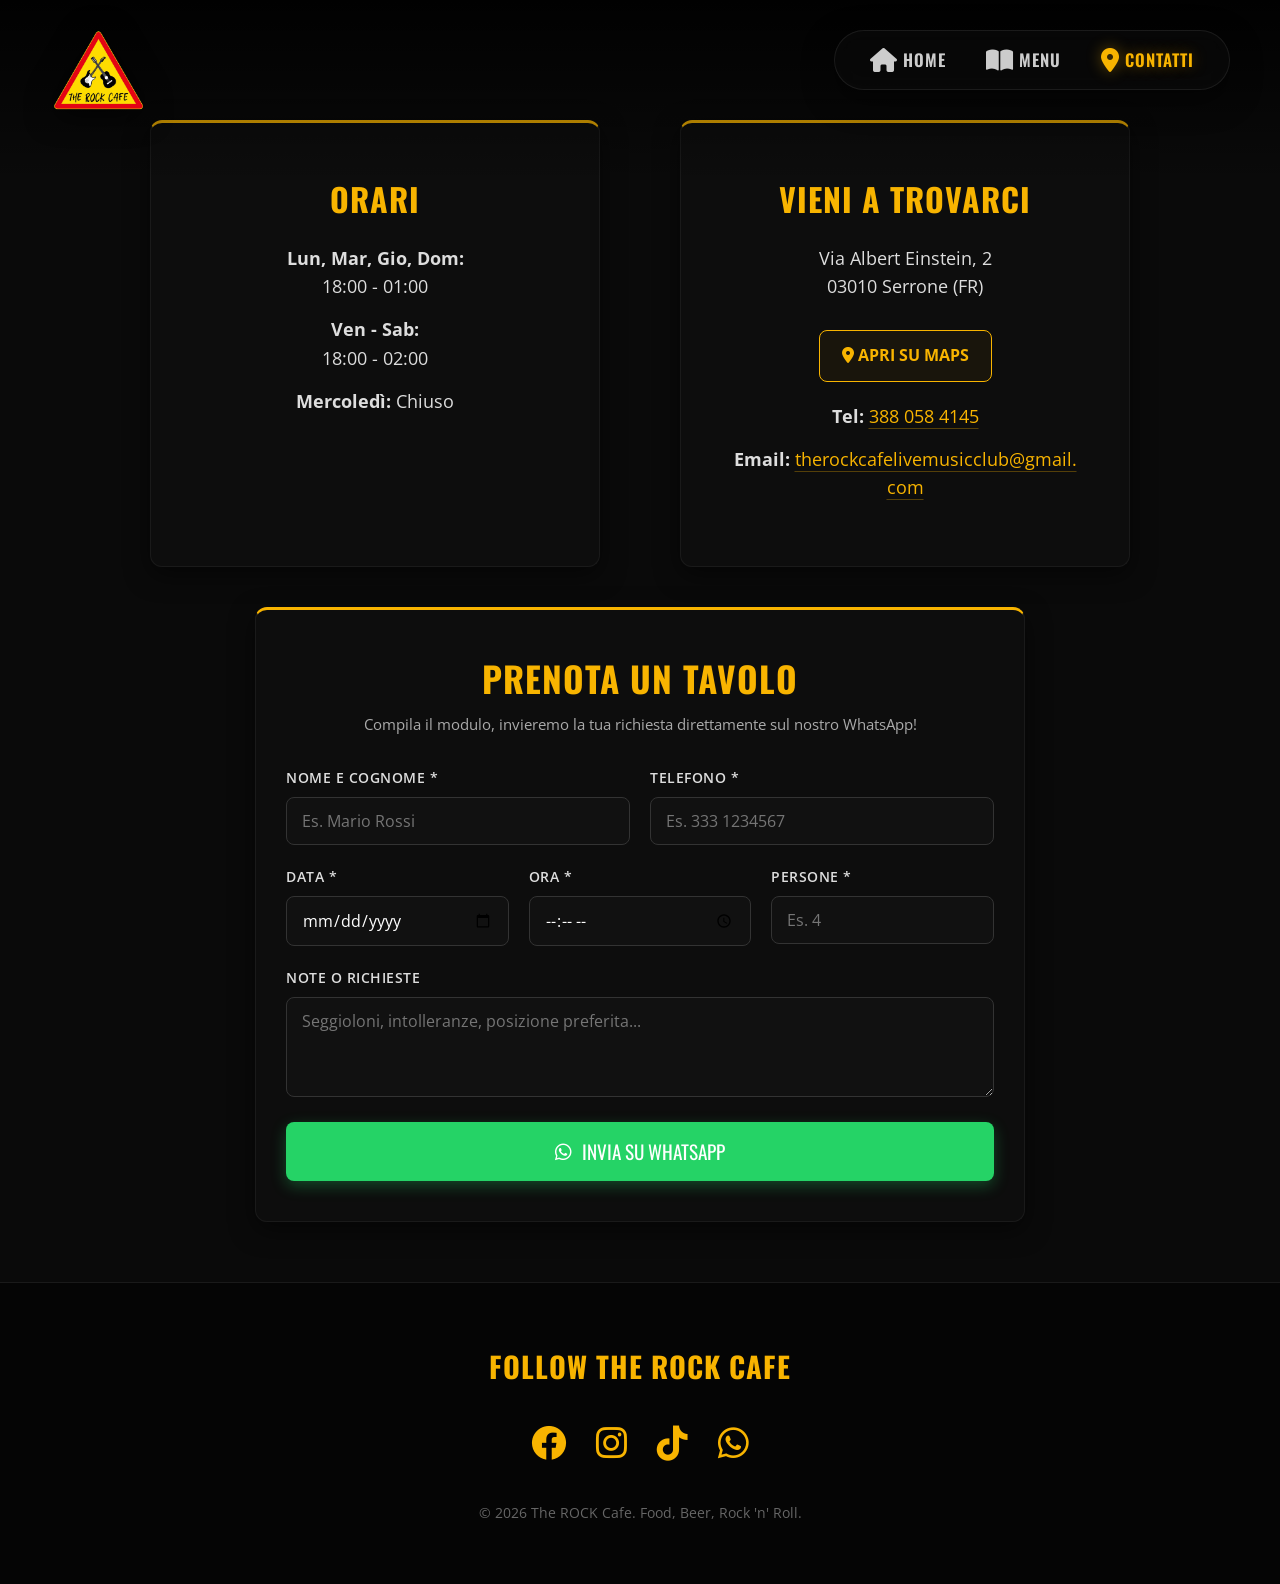
==== commit 494cf08b: "aggiunte prenotazioni" ====
--- a/contatti.html
+++ b/contatti.html
@@ -26,8 +26,7 @@
         </ul>
     </nav>
 
-    <section class="info-section" style="margin-top: 60px; padding-bottom: 30px;">
-        
+    <section class="info-section" style="padding-top: 120px; padding-bottom: 20px;">
         <div class="info-box reveal">
             <h2>Orari</h2>
             <p><strong>Lun, Mar, Gio, Dom:</strong><br> 18:00 - 01:00</p>
@@ -46,17 +45,54 @@
             <p style="margin-top: 20px;">
                 <strong>Tel:</strong> <a href="tel:3880584145" class="contact-link">388 058 4145</a>
             </p>
-            
             <p style="margin-top: 10px;">
                 <strong>Email:</strong> <a href="mailto:therockcafelivemusicclub@gmail.com" class="contact-link" style="word-break: break-all;">therockcafelivemusicclub@gmail.com</a>
             </p>
         </div>
-        
+    </section>
+
+    <section class="booking-section" style="padding-top: 20px; padding-bottom: 60px;">
+        <form id="prenotationForm" class="booking-form reveal">
+            <h2>Prenota un Tavolo</h2>
+            <p>Compila il modulo, invieremo la tua richiesta direttamente sul nostro WhatsApp!</p>
+
+            <div class="form-row">
+                <div class="form-group">
+                    <label for="name">Nome e Cognome *</label>
+                    <input type="text" id="name" required placeholder="Es. Mario Rossi">
+                </div>
+                <div class="form-group">
+                    <label for="phone">Telefono *</label>
+                    <input type="tel" id="phone" required placeholder="Es. 333 1234567">
+                </div>
+            </div>
+
+            <div class="form-row">
+                <div class="form-group">
+                    <label for="date">Data *</label>
+                    <input type="date" id="date" required>
+                </div>
+                <div class="form-group">
+                    <label for="time">Ora *</label>
+                    <input type="time" id="time" required>
+                </div>
+                <div class="form-group">
+                    <label for="guests">Persone *</label>
+                    <input type="number" id="guests" min="1" max="30" required placeholder="Es. 4">
+                </div>
+            </div>
+
+            <div class="form-group">
+                <label for="message">Note o Richieste</label>
+                <textarea id="message" placeholder="Seggioloni, intolleranze, posizione preferita..."></textarea>
+            </div>
+
+            <button type="submit" class="btn-whatsapp"><i class="fab fa-whatsapp"></i> Invia su WhatsApp</button>
+        </form>
     </section>
 
     <footer>
         <h3 class="social-title">Follow the Rock Cafe</h3>
-        
         <div class="social-links">
             <a href="https://www.facebook.com/profile.php?id=61553909798442" target="_blank" rel="noopener noreferrer" title="Facebook"><i class="fab fa-facebook"></i></a>
             <a href="https://www.instagram.com/_the_rock_cafe_?igsh=MWRwNjl1MGZlcGF4eQ==" target="_blank" rel="noopener noreferrer" title="Instagram"><i class="fab fa-instagram"></i></a>
--- a/style.css
+++ b/style.css
@@ -2,8 +2,8 @@
    VARIABILI DI STILE E PRO DESIGN
    ========================================= */
 :root {
-    --primary-color: #f8b400; /* Giallo Birra */
-    --accent-color: #d62828; /* Rosso Rock */
+    --primary-color: #f8b400; 
+    --accent-color: #d62828; 
     --bg-dark: #0a0a0a;
     --bg-light: #121212;
     --text-main: #f4f4f4;
@@ -11,7 +11,6 @@
     --body-font: 'Open Sans', sans-serif;
     --heading-font: 'Oswald', sans-serif;
     --rock-font: 'Permanent Marker', cursive;
-    /* Transizione professionale (snappy ma fluida) */
     --smooth-transition: all 0.4s cubic-bezier(0.165, 0.84, 0.44, 1);
 }
 
@@ -37,28 +36,28 @@
 a { text-decoration: none; color: var(--text-main); transition: var(--smooth-transition); }
 
 /* =========================================
-   HEADER (EFFETTO VETRO SFOCATO)
+   HEADER CINEMATICO (Fluttuante e Trasparente)
    ========================================= */
 header {
-    background-color: rgba(5, 5, 5, 0.85); 
-    backdrop-filter: blur(12px); /* Effetto vetro elegante */
-    -webkit-backdrop-filter: blur(12px);
-    padding: 15px; 
+    background: linear-gradient(to bottom, rgba(0,0,0,0.9) 0%, rgba(0,0,0,0) 100%);
+    padding: 20px 15px 40px 15px; 
     display: flex; 
     justify-content: center; 
-    position: fixed; 
+    position: absolute; /* 🔥 Scorre via con la pagina in modo naturale */
     width: 100%; 
     top: 0; 
     z-index: 1000;
-    border-bottom: 1px solid rgba(214, 40, 40, 0.4); 
-    box-shadow: 0 4px 30px rgba(0, 0, 0, 0.6); 
-    height: 75px;
-    will-change: transform; /* Ottimizza lo scrolling */
-}
-.logo img { height: 45px; }
-
-/* =========================================
-   BOTTOM NAVIGATION BAR
+    border: none;
+    box-shadow: none; 
+}
+.logo img { 
+    height: 70px; /* Più grande e d'impatto */
+    filter: drop-shadow(0 4px 15px rgba(0,0,0,0.8));
+    transition: var(--smooth-transition); 
+}
+
+/* =========================================
+   BOTTOM NAVIGATION BAR (MOBILE)
    ========================================= */
 nav {
     position: fixed; 
@@ -77,7 +76,6 @@
 nav ul li a { display: flex; flex-direction: column; align-items: center; justify-content: center; font-family: var(--heading-font); font-size: 0.8rem; color: var(--text-muted); gap: 5px; transition: var(--smooth-transition); }
 nav ul li a i { font-size: 1.5rem; transition: var(--smooth-transition); }
 
-/* Effetto Hover protetto per cellulari */
 @media (hover: hover) {
     nav ul li a:hover { color: var(--text-main); transform: translateY(-2px); }
 }
@@ -87,14 +85,15 @@
    HERO SECTIONS
    ========================================= */
 .hero {
-    height: 55vh; 
+    height: 60vh; 
     display: flex; 
     flex-direction: column; 
     justify-content: center; 
     align-items: center; 
     text-align: center; 
     padding: 0 15px; 
-    margin-top: 75px; 
+    margin-top: 0; /* 🔥 La foto ora parte dal bordo superiore assoluto */
+    padding-top: 80px; /* Spinge il testo giù per far spazio al logo */
     position: relative; 
     overflow: hidden;
 }
@@ -105,35 +104,51 @@
 }
 
 .hero-home {
-    background: linear-gradient(rgba(0, 0, 0, 0.5), rgba(0, 0, 0, 0.85)), url('images/hero-home.jpg') center center/cover no-repeat;
+    background: linear-gradient(rgba(0, 0, 0, 0.3), rgba(0, 0, 0, 0.85)), url('images/hero-home.jpg') center center/cover no-repeat;
     display: grid; grid-template-rows: 1fr auto 1fr; align-items: center; justify-items: center; width: 100%; padding: 0;
 }
-.hero-text { grid-row: 2; z-index: 2; padding: 0 15px; }
+.hero-text { grid-row: 2; z-index: 2; padding: 0 15px; margin-top: 40px; }
 .hero-action { grid-row: 3; display: flex; align-items: center; justify-content: center; height: 100%; z-index: 2; }
 .hero-menu { background: linear-gradient(rgba(0, 0, 0, 0.6), rgba(0, 0, 0, 0.9)), url('images/hero-menu.jpg') center center/cover no-repeat; }
 
 .hero h1 { font-size: 3.2rem; line-height: 1.1; color: #fff; text-shadow: 0 5px 20px rgba(0,0,0,0.8); margin-bottom: 10px; z-index: 2; }
 .motto-rock { font-family: var(--rock-font); font-size: 1.6rem; color: var(--primary-color); text-shadow: 0 5px 15px rgba(0,0,0,0.8); margin-bottom: 30px; z-index: 2; }
 
+/* =========================================
+   PULSANTE CALL TO ACTION (HOME)
+   ========================================= */
 .btn { 
-    display: inline-block; 
-    background: linear-gradient(45deg, #1f1f1f, #2a2a2a, #1f1f1f); 
-    border: 1px solid #444; 
-    color: #fff; 
-    padding: 12px 30px; 
+    display: inline-flex; 
+    align-items: center;
+    gap: 10px;
+    background-color: #111; /* Stesso sfondo scuro dell'indice menu */
+    border: 1px solid #222; /* Stesso bordo dell'indice */
+    color: #eee; /* Colore testo come l'indice */
+    padding: 12px 30px; /* Mantiene la sua grandezza originale */
     font-family: var(--heading-font); 
     font-size: 1.2rem; 
-    border-radius: 8px; 
+    text-transform: uppercase;
+    border-radius: 8px; /* 🔥 Forma rettangolare smussata originale! */
     z-index: 2; 
     transition: var(--smooth-transition);
     box-shadow: 0 6px 15px rgba(0,0,0,0.4);
 }
+
+.btn i {
+    color: var(--primary-color); /* L'icona parte gialla */
+    font-size: 1.3rem;
+    transition: var(--smooth-transition);
+}
+
 @media (hover: hover) {
     .btn:hover { 
-        border-color: var(--accent-color); 
-        box-shadow: 0 8px 25px rgba(214, 40, 40, 0.4); 
+        background-color: var(--primary-color); /* Si riempie di giallo al passaggio */
+        color: #000; /* Testo nero */
+        border-color: var(--primary-color); 
+        box-shadow: 0 8px 25px rgba(248, 180, 0, 0.4); 
         transform: translateY(-4px); 
     }
+    .btn:hover i { color: #000; } /* Anche l'icona diventa nera */
 }
 
 /* =========================================
@@ -159,43 +174,23 @@
 .info-box p { font-size: 1.1rem; margin-bottom: 15px; color: #ddd; }
 
 /* =========================================
-   INDICE RAPIDO MENU (BOTTONI A GRIGLIA)
-   ========================================= */
-.menu-index-container {
-    background-color: #050505;
-    padding: 25px 15px;
-    border-bottom: 1px solid #222;
-}
-.menu-index {
-    display: flex;
-    flex-wrap: wrap; 
-    justify-content: center; 
-    gap: 12px; 
-}
+   INDICE RAPIDO MENU E CATEGORIE
+   ========================================= */
+.menu-index-container { 
+    background-color: transparent; /* 🔥 Rimuove lo sfondo nero */
+    padding: 30px 15px 10px 15px; /* Aggiusta gli spazi per raccordarsi con il basso */
+    border-bottom: none; /* 🔥 Rimuove la linea di separazione */
+}
+.menu-index { display: flex; flex-wrap: wrap; justify-content: center; gap: 12px; }
 .index-btn {
-    display: flex;
-    align-items: center;
-    gap: 8px;
-    background-color: #111;
-    color: #eee;
-    padding: 10px 18px; 
-    border-radius: 25px;
-    font-family: var(--heading-font);
-    font-size: 0.85rem;
-    text-transform: uppercase;
-    white-space: nowrap; 
-    border: 1px solid #222;
-    transition: var(--smooth-transition);
+    display: flex; align-items: center; gap: 8px; background-color: #111; color: #eee;
+    padding: 10px 18px; border-radius: 25px; font-family: var(--heading-font); font-size: 0.85rem;
+    text-transform: uppercase; white-space: nowrap; border: 1px solid #222; transition: var(--smooth-transition);
 }
 .index-btn i { color: var(--primary-color); transition: var(--smooth-transition); }
 
 @media (hover: hover) {
-    .index-btn:hover { 
-        background-color: var(--primary-color); 
-        color: #000; 
-        border-color: var(--primary-color); 
-        transform: translateY(-2px);
-    }
+    .index-btn:hover { background-color: var(--primary-color); color: #000; border-color: var(--primary-color); transform: translateY(-2px); }
     .index-btn:hover i { color: #000; }
 }
 .menu-category { margin-bottom: 60px; scroll-margin-top: 30px; }
@@ -210,18 +205,11 @@
 .menu-item { 
     background-color: #0d0d0d;
     background-image: linear-gradient(rgba(13, 13, 13, 0.95), rgba(13, 13, 13, 0.98)), url('images/bg-texture.jpg'); 
-    padding: 18px 15px; 
-    border-radius: 10px; 
-    border: 1px solid #1f1f1f; 
-    display: flex; 
-    flex-direction: column; 
-    transition: var(--smooth-transition);
-    box-shadow: 0 5px 15px rgba(0,0,0,0.3);
+    padding: 18px 15px; border-radius: 10px; border: 1px solid #1f1f1f; display: flex; flex-direction: column; transition: var(--smooth-transition); box-shadow: 0 5px 15px rgba(0,0,0,0.3);
 }
 @media (hover: hover) {
     .menu-item:hover { border-color: rgba(214, 40, 40, 0.5); transform: translateY(-4px); box-shadow: 0 8px 25px rgba(214, 40, 40, 0.2); }
 }
-
 .menu-item-header { display: flex; flex-direction: column; align-items: flex-start; gap: 6px; margin-bottom: 10px; }
 .menu-item-header h3 { font-size: 1.15rem; line-height: 1.3; color: #fff; letter-spacing: 0.5px; }
 .price { color: var(--primary-color); font-size: 1.25rem; font-weight: bold; white-space: nowrap; flex-shrink: 0; }
@@ -234,27 +222,20 @@
    PULSANTI E LINK CONTATTI
    ========================================= */
 .map-btn {
-    display: inline-block; margin-top: 15px; padding: 12px 22px;
-    background-color: rgba(248, 180, 0, 0.05); border: 1px solid var(--primary-color); 
-    color: var(--primary-color); border-radius: 8px; font-size: 1rem; font-weight: bold; text-transform: uppercase; transition: var(--smooth-transition);
+    display: inline-block; margin-top: 15px; padding: 12px 22px; background-color: rgba(248, 180, 0, 0.05); border: 1px solid var(--primary-color); color: var(--primary-color); border-radius: 8px; font-size: 1rem; font-weight: bold; text-transform: uppercase; transition: var(--smooth-transition);
 }
 @media (hover: hover) {
     .map-btn:hover { background-color: var(--primary-color); color: #000; box-shadow: 0 5px 20px rgba(248, 180, 0, 0.4); transform: translateY(-3px); }
 }
-
 .contact-link { color: var(--primary-color); text-decoration: underline; text-decoration-color: rgba(248, 180, 0, 0.3); text-underline-offset: 5px; transition: var(--smooth-transition); }
-@media (hover: hover) {
-    .contact-link:hover { color: #fff; text-decoration-color: #fff; }
-}
-
-/* =========================================
-   SEZIONE FEATURES HOME (WELCOME TO THE ROCK)
+@media (hover: hover) { .contact-link:hover { color: #fff; text-decoration-color: #fff; } }
+
+/* =========================================
+   SEZIONE FEATURES HOME
    ========================================= */
 .features-grid { display: grid; grid-template-columns: repeat(1, 1fr); gap: 30px; }
 .feature-card { background-color: transparent; padding: 25px 15px; text-align: center; transition: var(--smooth-transition); }
-@media (hover: hover) {
-    .feature-card:hover { transform: translateY(-8px) scale(1.02); }
-}
+@media (hover: hover) { .feature-card:hover { transform: translateY(-8px) scale(1.02); } }
 .feature-icon { font-size: 3.5rem; margin-bottom: 20px; filter: drop-shadow(0 4px 10px rgba(255,255,255,0.15)); }
 .feature-card h3 { font-size: 1.6rem; margin-bottom: 12px; color: #fff; }
 .feature-card p { color: var(--text-muted); font-size: 1.05rem; }
@@ -266,19 +247,12 @@
 .social-title { color: var(--primary-color); font-family: var(--heading-font); font-size: 1.8rem; margin-bottom: 25px; letter-spacing: 1px; }
 .social-links { display: flex; justify-content: center; gap: 30px; margin-bottom: 30px; font-size: 2.2rem; }
 .social-links a { color: var(--primary-color); transition: var(--smooth-transition); display: inline-block; }
-
-@media (hover: hover) {
-    .social-links a:hover { transform: scale(1.15) translateY(-3px); filter: drop-shadow(0 5px 15px rgba(248,180,0,0.5)); }
-}
+@media (hover: hover) { .social-links a:hover { transform: scale(1.15) translateY(-3px); filter: drop-shadow(0 5px 15px rgba(248,180,0,0.5)); } }
 footer p { font-size: 0.9rem; color: #666; }
 
-.back-to-top {
-    position: fixed; bottom: 90px; right: 20px; background-color: var(--accent-color); color: #fff; width: 45px; height: 45px; border-radius: 50%; display: flex; justify-content: center; align-items: center; font-size: 1.2rem; box-shadow: 0 4px 15px rgba(0,0,0,0.5); opacity: 0; visibility: hidden; transition: var(--smooth-transition); z-index: 999;
-}
+.back-to-top { position: fixed; bottom: 90px; right: 20px; background-color: var(--accent-color); color: #fff; width: 45px; height: 45px; border-radius: 50%; display: flex; justify-content: center; align-items: center; font-size: 1.2rem; box-shadow: 0 4px 15px rgba(0,0,0,0.5); opacity: 0; visibility: hidden; transition: var(--smooth-transition); z-index: 999; }
 .back-to-top.show { opacity: 1; visibility: visible; }
-@media (hover: hover) {
-    .back-to-top:hover { background-color: var(--primary-color); color: #000; transform: translateY(-5px); }
-}
+@media (hover: hover) { .back-to-top:hover { background-color: var(--primary-color); color: #000; transform: translateY(-5px); } }
 
 /* =========================================
    MEDIA QUERY PER DESKTOP E TABLET 
@@ -286,14 +260,33 @@
 @media(min-width: 768px) {
     body { padding-bottom: 0; } 
     
-    header { justify-content: flex-start; padding: 0 50px; background-color: transparent; border-bottom: none; box-shadow: none; backdrop-filter: none; background: linear-gradient(to bottom, rgba(0,0,0,0.9) 0%, rgba(0,0,0,0) 100%); }
-    .logo img { height: 60px; }
-
-    nav { position: fixed; top: 0; right: 50px; bottom: auto; left: auto; background-color: transparent; border: none; box-shadow: none; width: auto; height: 90px; backdrop-filter: none; z-index: 1005; }
+    header { justify-content: flex-start; padding: 25px 50px 60px 50px; }
+    .logo img { height: 90px; } /* Logo gigante e dominante su PC */
+
+    /* 🔥 NUOVA NAVIGAZIONE FLUTTUANTE A PILLOLA SU PC */
+    nav { 
+        position: fixed; 
+        top: 30px; 
+        right: 50px; 
+        bottom: auto; 
+        left: auto; 
+        background-color: rgba(10, 10, 10, 0.6); /* Vetro scuro */
+        border: 1px solid rgba(255,255,255,0.08); 
+        border-radius: 40px; /* Effetto pillola */
+        box-shadow: 0 10px 30px rgba(0,0,0,0.5); 
+        width: auto; 
+        height: 60px; 
+        backdrop-filter: blur(15px); 
+        -webkit-backdrop-filter: blur(15px);
+        z-index: 1005; 
+        padding: 0 35px;
+    }
     nav ul { height: 100%; justify-content: flex-end; align-items: center; gap: 40px; }
     nav ul li { flex: none; }
-    nav ul li a { flex-direction: row; font-size: 1.1rem; text-transform: uppercase; font-weight: 600; letter-spacing: 1px; color: #ddd; }
+    nav ul li a { flex-direction: row; font-size: 1.05rem; text-transform: uppercase; font-weight: 600; letter-spacing: 1px; color: #ccc; }
     nav ul li a i { display: none; } 
+    nav ul li a:hover { color: #fff; transform: translateY(-2px); }
+    nav ul li a.active { color: var(--primary-color) !important; text-shadow: 0 0 15px rgba(248, 180, 0, 0.4); }
     
     .hero { height: 75vh; }
     .hero h1 { font-size: 6rem; }
@@ -301,14 +294,11 @@
 
     .info-section { flex-direction: row; justify-content: center; align-items: stretch; max-width: 100%; margin: 0 auto; gap: 80px; }
     .info-box { max-width: 450px; padding: 50px; }
-
-    /* 🔥 MANTENUTE LE 3 COLONNE AFFIANCATE PER PC COME RICHIESTO! */
     .features-grid { grid-template-columns: repeat(3, 1fr); gap: 40px; padding: 0 40px; }
 
     .menu-section { padding: 80px 20px; width: 100%; max-width: 1400px; margin: 0 auto; }
     .menu-category h2 { text-align: left; font-size: 3.5rem; }
     .menu-grid { grid-template-columns: repeat(auto-fit, minmax(400px, 1fr)); gap: 30px; }
-    
     .menu-item-header { flex-direction: row; justify-content: space-between; align-items: center; gap: 15px; margin-bottom: 12px; }
     .menu-item-header h3 { font-size: 1.4rem; margin: 0; }
     .price { font-size: 1.4rem; }
@@ -322,12 +312,103 @@
 /* =========================================
    EFFETTO COMPARSA ALLO SCORRIMENTO
    ========================================= */
-.reveal {
-    opacity: 0;
-    transform: translateY(30px) scale(0.98); /* Effetto scalatura elegante */
-    transition: all 0.8s cubic-bezier(0.165, 0.84, 0.44, 1); 
-}
-.reveal.active {
-    opacity: 1;
-    transform: translateY(0) scale(1); 
+.reveal { opacity: 0; transform: translateY(30px) scale(0.98); transition: all 0.8s cubic-bezier(0.165, 0.84, 0.44, 1); }
+.reveal.active { opacity: 1; transform: translateY(0) scale(1); }
+
+/* =========================================
+   FORM PRENOTAZIONE (WHATSAPP)
+   ========================================= */
+.booking-section {
+    padding: 60px 15px 20px;
+    width: 100%;
+    max-width: 800px;
+    margin: 0 auto;
+}
+.booking-form {
+    background-color: #0d0d0d;
+    background-image: linear-gradient(rgba(13, 13, 13, 0.95), rgba(13, 13, 13, 0.98)), url('images/bg-texture.jpg');
+    padding: 40px 30px;
+    border-radius: 12px;
+    border: 1px solid #1a1a1a;
+    border-top: 3px solid var(--primary-color);
+    box-shadow: 0 8px 25px rgba(0,0,0,0.5);
+}
+.booking-form h2 {
+    color: var(--primary-color);
+    font-size: 2.2rem;
+    margin-bottom: 5px;
+    text-align: center;
+}
+.booking-form p {
+    text-align: center;
+    color: var(--text-muted);
+    margin-bottom: 30px;
+    font-size: 0.95rem;
+}
+.form-row {
+    display: flex;
+    flex-wrap: wrap;
+    gap: 20px;
+    margin-bottom: 20px;
+}
+.form-group {
+    flex: 1;
+    min-width: 200px;
+    display: flex;
+    flex-direction: column;
+    gap: 8px;
+}
+.form-group label {
+    color: #ddd;
+    font-size: 0.9rem;
+    font-weight: 600;
+    text-transform: uppercase;
+    letter-spacing: 0.5px;
+}
+.form-group input, .form-group textarea {
+    width: 100%;
+    padding: 12px 15px;
+    background-color: #111;
+    border: 1px solid #333;
+    color: #fff;
+    border-radius: 8px;
+    font-family: var(--body-font);
+    font-size: 1rem;
+    transition: var(--smooth-transition);
+}
+.form-group input:focus, .form-group textarea:focus {
+    outline: none;
+    border-color: var(--primary-color);
+    box-shadow: 0 0 10px rgba(248, 180, 0, 0.2);
+    background-color: #1a1a1a;
+}
+.form-group textarea {
+    resize: vertical;
+    min-height: 100px;
+}
+.btn-whatsapp {
+    width: 100%;
+    background-color: #25D366; /* Verde ufficiale WhatsApp */
+    color: #fff;
+    border: none;
+    padding: 15px;
+    font-size: 1.2rem;
+    font-family: var(--heading-font);
+    text-transform: uppercase;
+    border-radius: 8px;
+    cursor: pointer;
+    transition: var(--smooth-transition);
+    display: flex;
+    justify-content: center;
+    align-items: center;
+    gap: 10px;
+    margin-top: 25px;
+    box-shadow: 0 5px 15px rgba(37, 211, 102, 0.3);
+}
+@media (hover: hover) {
+    .btn-whatsapp:hover {
+        background-color: #1ebe57;
+        transform: translateY(-3px);
+        box-shadow: 0 8px 25px rgba(37, 211, 102, 0.5);
+    }
 }
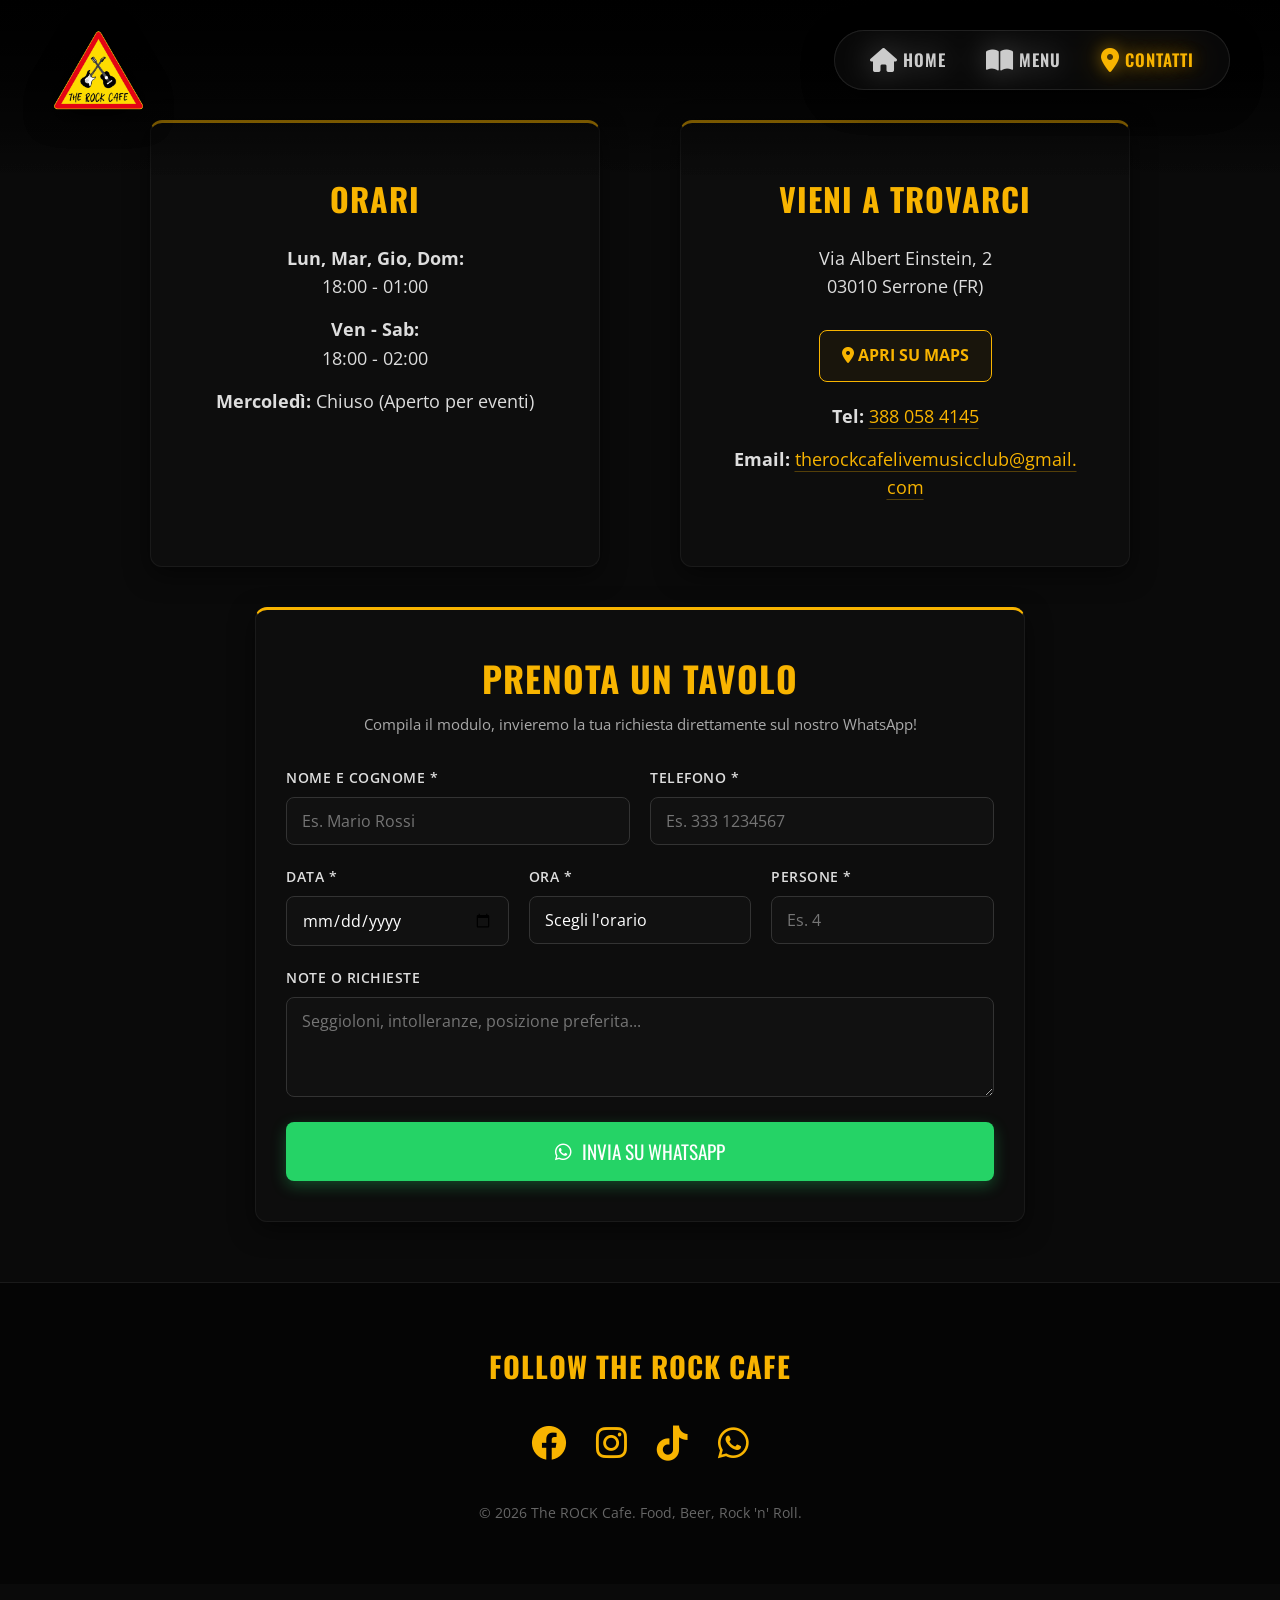
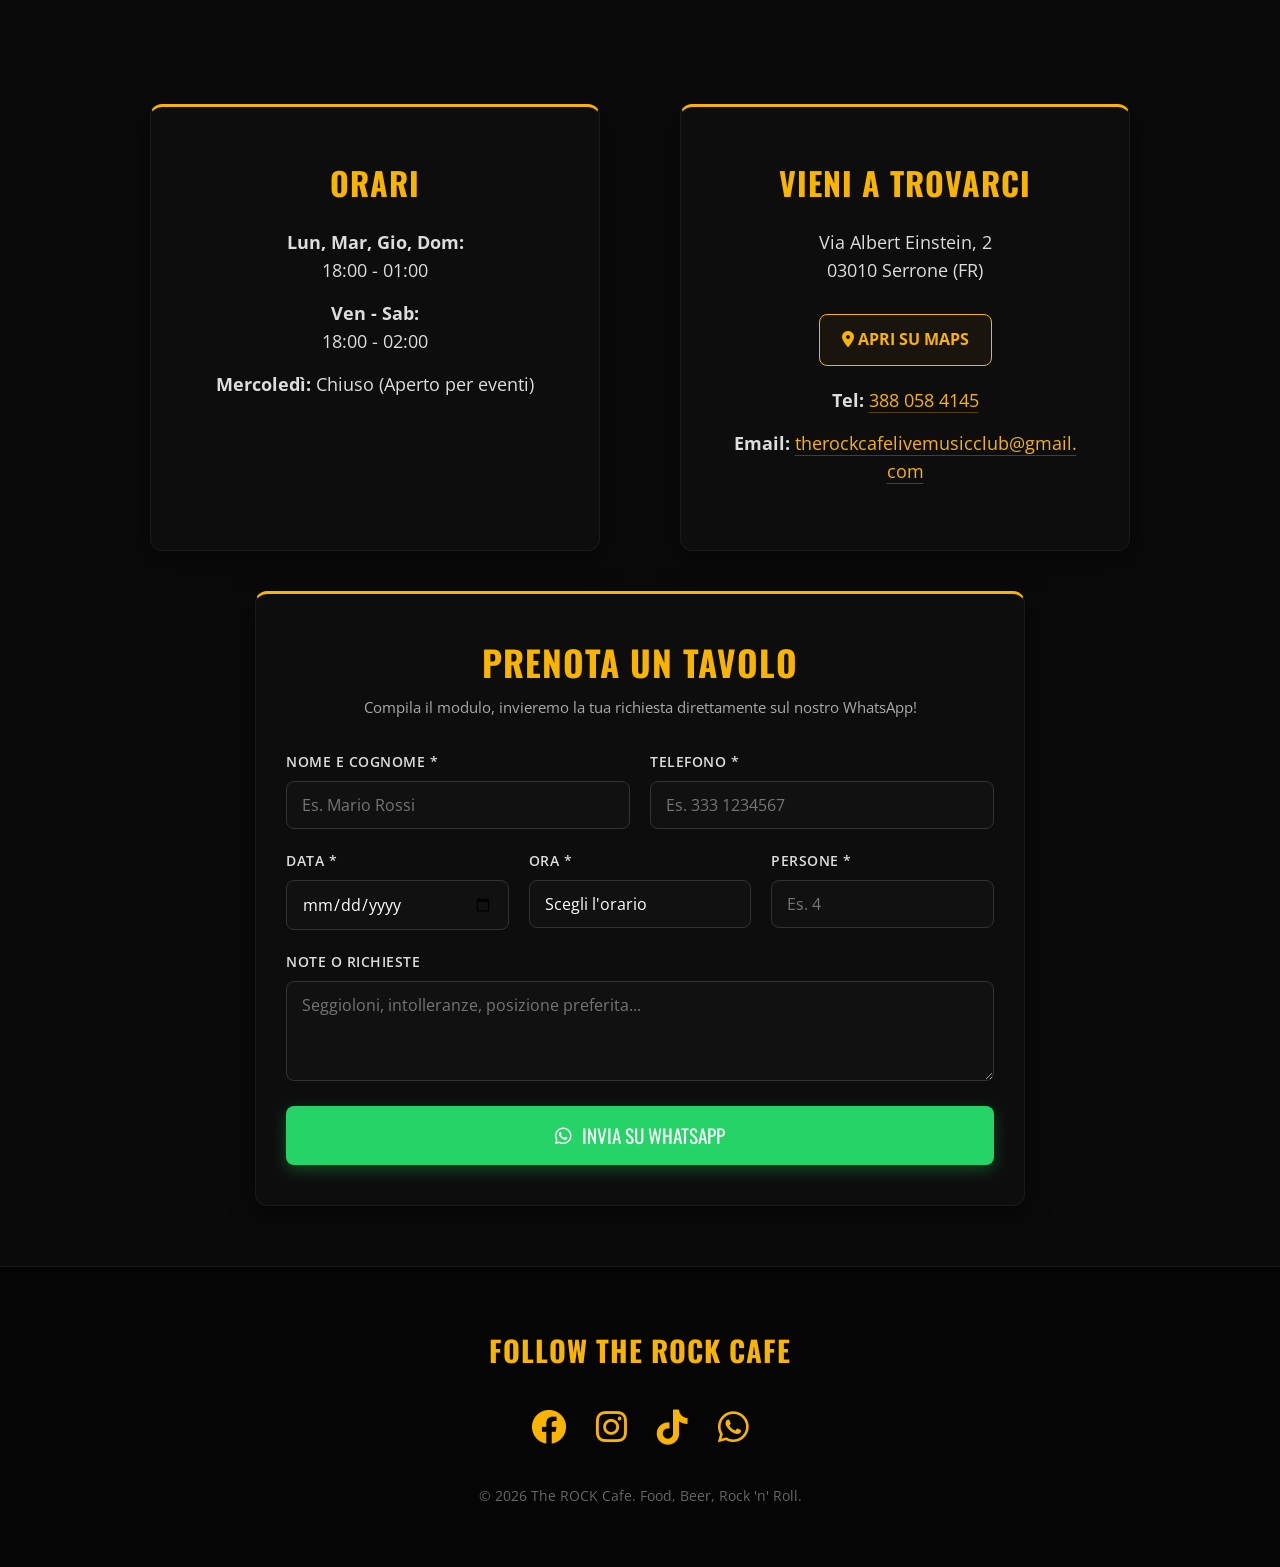
==== commit 7855e488: "prenotazione ogni 15min" ====
--- a/contatti.html
+++ b/contatti.html
@@ -31,7 +31,7 @@
             <h2>Orari</h2>
             <p><strong>Lun, Mar, Gio, Dom:</strong><br> 18:00 - 01:00</p>
             <p style="margin-top: 10px;"><strong>Ven - Sab:</strong><br> 18:00 - 02:00</p>
-            <p style="margin-top: 10px;"><strong>Mercoledì:</strong> Chiuso</p>
+            <p style="margin-top: 10px;"><strong>Mercoledì:</strong> Chiuso (Aperto per eventi)</p>
         </div>
 
         <div class="info-box reveal">
@@ -74,7 +74,9 @@
                 </div>
                 <div class="form-group">
                     <label for="time">Ora *</label>
-                    <input type="time" id="time" required>
+                    <select id="time" required>
+                        <option value="" disabled selected>Scegli l'orario</option>
+                    </select>
                 </div>
                 <div class="form-group">
                     <label for="guests">Persone *</label>
@@ -104,4 +106,112 @@
 
     <script src="script.js"></script>
 </body>
+</html><!DOCTYPE html>
+<html lang="it">
+<head>
+    <meta charset="UTF-8">
+    <meta name="viewport" content="width=device-width, initial-scale=1.0">
+    <title>Contatti | The ROCK Cafe</title>
+    <meta name="description" content="Vieni a trovarci al The ROCK Cafe a Serrone (FR). Prenota il tuo tavolo o contattaci per info sulle serate di musica dal vivo!">
+    <link rel="icon" type="image/png" href="images/logo.png">
+    <link href="https://fonts.googleapis.com/css2?family=Oswald:wght@500;700&family=Open+Sans:wght@400;600&family=Permanent+Marker&display=swap" rel="stylesheet">
+    <link rel="stylesheet" href="https://cdnjs.cloudflare.com/ajax/libs/font-awesome/6.0.0-beta3/css/all.min.css">
+    <link rel="stylesheet" href="style.css">
+</head>
+<body>
+
+    <header>
+        <div class="logo">
+            <img src="images/logo.png" alt="The ROCK Cafe Logo">
+        </div>
+    </header>
+
+    <nav>
+        <ul>
+            <li><a href="index.html"><i class="fas fa-home"></i><span>Home</span></a></li>
+            <li><a href="menu.html"><i class="fas fa-book-open"></i><span>Menu</span></a></li>
+            <li><a href="contatti.html" class="active"><i class="fas fa-map-marker-alt"></i><span>Contatti</span></a></li>
+        </ul>
+    </nav>
+
+    <section class="info-section" style="padding-top: 120px; padding-bottom: 20px;">
+        <div class="info-box reveal">
+            <h2>Orari</h2>
+            <p><strong>Lun, Mar, Gio, Dom:</strong><br> 18:00 - 01:00</p>
+            <p style="margin-top: 10px;"><strong>Ven - Sab:</strong><br> 18:00 - 02:00</p>
+            <p style="margin-top: 10px;"><strong>Mercoledì:</strong> Chiuso (Aperto per eventi)</p>
+        </div>
+
+        <div class="info-box reveal">
+            <h2>Vieni a Trovarci</h2>
+            <p>Via Albert Einstein, 2<br> 03010 Serrone (FR)</p>
+            
+            <a href="https://maps.app.goo.gl/YourMapLink" target="_blank" rel="noopener noreferrer" class="map-btn">
+                <i class="fas fa-map-marker-alt"></i> Apri su Maps
+            </a>
+
+            <p style="margin-top: 20px;">
+                <strong>Tel:</strong> <a href="tel:3880584145" class="contact-link">388 058 4145</a>
+            </p>
+            <p style="margin-top: 10px;">
+                <strong>Email:</strong> <a href="mailto:therockcafelivemusicclub@gmail.com" class="contact-link" style="word-break: break-all;">therockcafelivemusicclub@gmail.com</a>
+            </p>
+        </div>
+    </section>
+
+    <section class="booking-section" style="padding-top: 20px; padding-bottom: 60px;">
+        <form id="prenotationForm" class="booking-form reveal">
+            <h2>Prenota un Tavolo</h2>
+            <p>Compila il modulo, invieremo la tua richiesta direttamente sul nostro WhatsApp!</p>
+
+            <div class="form-row">
+                <div class="form-group">
+                    <label for="name">Nome e Cognome *</label>
+                    <input type="text" id="name" required placeholder="Es. Mario Rossi">
+                </div>
+                <div class="form-group">
+                    <label for="phone">Telefono *</label>
+                    <input type="tel" id="phone" required placeholder="Es. 333 1234567">
+                </div>
+            </div>
+
+            <div class="form-row">
+                <div class="form-group">
+                    <label for="date">Data *</label>
+                    <input type="date" id="date" required>
+                </div>
+                <div class="form-group">
+                    <label for="time">Ora *</label>
+                    <select id="time" required>
+                        <option value="" disabled selected>Scegli l'orario</option>
+                    </select>
+                </div>
+                <div class="form-group">
+                    <label for="guests">Persone *</label>
+                    <input type="number" id="guests" min="1" max="30" required placeholder="Es. 4">
+                </div>
+            </div>
+
+            <div class="form-group">
+                <label for="message">Note o Richieste</label>
+                <textarea id="message" placeholder="Seggioloni, intolleranze, posizione preferita..."></textarea>
+            </div>
+
+            <button type="submit" class="btn-whatsapp"><i class="fab fa-whatsapp"></i> Invia su WhatsApp</button>
+        </form>
+    </section>
+
+    <footer>
+        <h3 class="social-title">Follow the Rock Cafe</h3>
+        <div class="social-links">
+            <a href="https://www.facebook.com/profile.php?id=61553909798442" target="_blank" rel="noopener noreferrer" title="Facebook"><i class="fab fa-facebook"></i></a>
+            <a href="https://www.instagram.com/_the_rock_cafe_?igsh=MWRwNjl1MGZlcGF4eQ==" target="_blank" rel="noopener noreferrer" title="Instagram"><i class="fab fa-instagram"></i></a>
+            <a href="https://www.tiktok.com/@the_rock_cafe?_t=8mSQPxWFVPl&_r=1" target="_blank" rel="noopener noreferrer" title="TikTok"><i class="fab fa-tiktok"></i></a>
+            <a href="https://wa.me/393880584145?text=Ciao%20ragazzi!%20%F0%9F%A4%98%20Vorrei%20avere%20info%20per%20prenotare%20un%20tavolo%20al%20The%20ROCK%20Cafe." target="_blank" rel="noopener noreferrer" title="WhatsApp"><i class="fab fa-whatsapp"></i></a>
+        </div>
+        <p>© 2026 The ROCK Cafe. Food, Beer, Rock 'n' Roll.</p>
+    </footer>
+
+    <script src="script.js"></script>
+</body>
 </html>
--- a/style.css
+++ b/style.css
@@ -36,14 +36,14 @@
 a { text-decoration: none; color: var(--text-main); transition: var(--smooth-transition); }
 
 /* =========================================
-   HEADER CINEMATICO (Fluttuante e Trasparente)
+   HEADER CINEMATICO
    ========================================= */
 header {
     background: linear-gradient(to bottom, rgba(0,0,0,0.9) 0%, rgba(0,0,0,0) 100%);
     padding: 20px 15px 40px 15px; 
     display: flex; 
     justify-content: center; 
-    position: absolute; /* 🔥 Scorre via con la pagina in modo naturale */
+    position: absolute;
     width: 100%; 
     top: 0; 
     z-index: 1000;
@@ -51,7 +51,7 @@
     box-shadow: none; 
 }
 .logo img { 
-    height: 70px; /* Più grande e d'impatto */
+    height: 70px; 
     filter: drop-shadow(0 4px 15px rgba(0,0,0,0.8));
     transition: var(--smooth-transition); 
 }
@@ -92,8 +92,8 @@
     align-items: center; 
     text-align: center; 
     padding: 0 15px; 
-    margin-top: 0; /* 🔥 La foto ora parte dal bordo superiore assoluto */
-    padding-top: 80px; /* Spinge il testo giù per far spazio al logo */
+    margin-top: 0; 
+    padding-top: 80px; 
     position: relative; 
     overflow: hidden;
 }
@@ -102,7 +102,6 @@
     background: url('[data-uri]') repeat;
     opacity: 0.08; z-index: 1;
 }
-
 .hero-home {
     background: linear-gradient(rgba(0, 0, 0, 0.3), rgba(0, 0, 0, 0.85)), url('images/hero-home.jpg') center center/cover no-repeat;
     display: grid; grid-template-rows: 1fr auto 1fr; align-items: center; justify-items: center; width: 100%; padding: 0;
@@ -110,7 +109,6 @@
 .hero-text { grid-row: 2; z-index: 2; padding: 0 15px; margin-top: 40px; }
 .hero-action { grid-row: 3; display: flex; align-items: center; justify-content: center; height: 100%; z-index: 2; }
 .hero-menu { background: linear-gradient(rgba(0, 0, 0, 0.6), rgba(0, 0, 0, 0.9)), url('images/hero-menu.jpg') center center/cover no-repeat; }
-
 .hero h1 { font-size: 3.2rem; line-height: 1.1; color: #fff; text-shadow: 0 5px 20px rgba(0,0,0,0.8); margin-bottom: 10px; z-index: 2; }
 .motto-rock { font-family: var(--rock-font); font-size: 1.6rem; color: var(--primary-color); text-shadow: 0 5px 15px rgba(0,0,0,0.8); margin-bottom: 30px; z-index: 2; }
 
@@ -121,34 +119,29 @@
     display: inline-flex; 
     align-items: center;
     gap: 10px;
-    background-color: #111; /* Stesso sfondo scuro dell'indice menu */
-    border: 1px solid #222; /* Stesso bordo dell'indice */
-    color: #eee; /* Colore testo come l'indice */
-    padding: 12px 30px; /* Mantiene la sua grandezza originale */
+    background-color: #111; 
+    border: 1px solid #222; 
+    color: #eee; 
+    padding: 12px 30px; 
     font-family: var(--heading-font); 
     font-size: 1.2rem; 
     text-transform: uppercase;
-    border-radius: 8px; /* 🔥 Forma rettangolare smussata originale! */
+    border-radius: 8px; 
     z-index: 2; 
     transition: var(--smooth-transition);
     box-shadow: 0 6px 15px rgba(0,0,0,0.4);
 }
-
-.btn i {
-    color: var(--primary-color); /* L'icona parte gialla */
-    font-size: 1.3rem;
-    transition: var(--smooth-transition);
-}
+.btn i { color: var(--primary-color); font-size: 1.3rem; transition: var(--smooth-transition); }
 
 @media (hover: hover) {
     .btn:hover { 
-        background-color: var(--primary-color); /* Si riempie di giallo al passaggio */
-        color: #000; /* Testo nero */
+        background-color: var(--primary-color); 
+        color: #000; 
         border-color: var(--primary-color); 
         box-shadow: 0 8px 25px rgba(248, 180, 0, 0.4); 
         transform: translateY(-4px); 
     }
-    .btn:hover i { color: #000; } /* Anche l'icona diventa nera */
+    .btn:hover i { color: #000; } 
 }
 
 /* =========================================
@@ -156,31 +149,16 @@
    ========================================= */
 .info-section { padding: 50px 15px; display: flex; flex-direction: column; align-items: center; gap: 30px; }
 .info-box { 
-    background-color: #0d0d0d; 
-    padding: 35px 25px; 
-    border-radius: 12px; 
-    width: 100%; 
-    max-width: 400px; 
-    text-align: center; 
-    border: 1px solid #1a1a1a;
-    border-top: 3px solid var(--primary-color); 
-    box-shadow: 0 8px 25px rgba(0,0,0,0.5); 
-    transition: var(--smooth-transition); 
-}
-@media (hover: hover) {
-    .info-box:hover { transform: translateY(-5px); box-shadow: 0 12px 35px rgba(248, 180, 0, 0.2); }
-}
+    background-color: #0d0d0d; padding: 35px 25px; border-radius: 12px; width: 100%; max-width: 400px; text-align: center; border: 1px solid #1a1a1a; border-top: 3px solid var(--primary-color); box-shadow: 0 8px 25px rgba(0,0,0,0.5); transition: var(--smooth-transition); 
+}
+@media (hover: hover) { .info-box:hover { transform: translateY(-5px); box-shadow: 0 12px 35px rgba(248, 180, 0, 0.2); } }
 .info-box h2 { color: var(--primary-color); margin-bottom: 20px; font-size: 2rem; }
 .info-box p { font-size: 1.1rem; margin-bottom: 15px; color: #ddd; }
 
 /* =========================================
    INDICE RAPIDO MENU E CATEGORIE
    ========================================= */
-.menu-index-container { 
-    background-color: transparent; /* 🔥 Rimuove lo sfondo nero */
-    padding: 30px 15px 10px 15px; /* Aggiusta gli spazi per raccordarsi con il basso */
-    border-bottom: none; /* 🔥 Rimuove la linea di separazione */
-}
+.menu-index-container { background-color: transparent; padding: 30px 15px 10px 15px; border-bottom: none; }
 .menu-index { display: flex; flex-wrap: wrap; justify-content: center; gap: 12px; }
 .index-btn {
     display: flex; align-items: center; gap: 8px; background-color: #111; color: #eee;
@@ -201,20 +179,14 @@
 .menu-section { padding: 50px 10px; width: 100%; }
 .menu-category h2 { color: var(--accent-color); font-size: 2.2rem; text-shadow: 0 0 15px rgba(214, 40, 40, 0.3); margin-bottom: 30px; text-align: center; }
 .menu-grid { display: grid; grid-template-columns: repeat(2, 1fr); gap: 12px; }
-
 .menu-item { 
-    background-color: #0d0d0d;
-    background-image: linear-gradient(rgba(13, 13, 13, 0.95), rgba(13, 13, 13, 0.98)), url('images/bg-texture.jpg'); 
-    padding: 18px 15px; border-radius: 10px; border: 1px solid #1f1f1f; display: flex; flex-direction: column; transition: var(--smooth-transition); box-shadow: 0 5px 15px rgba(0,0,0,0.3);
-}
-@media (hover: hover) {
-    .menu-item:hover { border-color: rgba(214, 40, 40, 0.5); transform: translateY(-4px); box-shadow: 0 8px 25px rgba(214, 40, 40, 0.2); }
-}
+    background-color: #0d0d0d; background-image: linear-gradient(rgba(13, 13, 13, 0.95), rgba(13, 13, 13, 0.98)), url('images/bg-texture.jpg'); padding: 18px 15px; border-radius: 10px; border: 1px solid #1f1f1f; display: flex; flex-direction: column; transition: var(--smooth-transition); box-shadow: 0 5px 15px rgba(0,0,0,0.3);
+}
+@media (hover: hover) { .menu-item:hover { border-color: rgba(214, 40, 40, 0.5); transform: translateY(-4px); box-shadow: 0 8px 25px rgba(214, 40, 40, 0.2); } }
 .menu-item-header { display: flex; flex-direction: column; align-items: flex-start; gap: 6px; margin-bottom: 10px; }
 .menu-item-header h3 { font-size: 1.15rem; line-height: 1.3; color: #fff; letter-spacing: 0.5px; }
 .price { color: var(--primary-color); font-size: 1.25rem; font-weight: bold; white-space: nowrap; flex-shrink: 0; }
 .menu-item p { color: var(--text-muted); font-size: 0.9rem; line-height: 1.5; margin-bottom: 12px; flex-grow: 1; }
-
 .price-variants { margin-top: auto; display: flex; flex-direction: column; gap: 6px; font-size: 0.95rem; }
 .price-variants span { background-color: rgba(248, 180, 0, 0.05); padding: 4px 6px; border-radius: 6px; border: 1px solid rgba(248, 180, 0, 0.15); text-align: center; color: var(--primary-color); }
 
@@ -224,9 +196,7 @@
 .map-btn {
     display: inline-block; margin-top: 15px; padding: 12px 22px; background-color: rgba(248, 180, 0, 0.05); border: 1px solid var(--primary-color); color: var(--primary-color); border-radius: 8px; font-size: 1rem; font-weight: bold; text-transform: uppercase; transition: var(--smooth-transition);
 }
-@media (hover: hover) {
-    .map-btn:hover { background-color: var(--primary-color); color: #000; box-shadow: 0 5px 20px rgba(248, 180, 0, 0.4); transform: translateY(-3px); }
-}
+@media (hover: hover) { .map-btn:hover { background-color: var(--primary-color); color: #000; box-shadow: 0 5px 20px rgba(248, 180, 0, 0.4); transform: translateY(-3px); } }
 .contact-link { color: var(--primary-color); text-decoration: underline; text-decoration-color: rgba(248, 180, 0, 0.3); text-underline-offset: 5px; transition: var(--smooth-transition); }
 @media (hover: hover) { .contact-link:hover { color: #fff; text-decoration-color: #fff; } }
 
@@ -255,31 +225,41 @@
 @media (hover: hover) { .back-to-top:hover { background-color: var(--primary-color); color: #000; transform: translateY(-5px); } }
 
 /* =========================================
+   FORM PRENOTAZIONE (WHATSAPP)
+   ========================================= */
+.booking-section { padding: 60px 15px 20px; width: 100%; max-width: 800px; margin: 0 auto; }
+.booking-form { background-color: #0d0d0d; background-image: linear-gradient(rgba(13, 13, 13, 0.95), rgba(13, 13, 13, 0.98)), url('images/bg-texture.jpg'); padding: 40px 30px; border-radius: 12px; border: 1px solid #1a1a1a; border-top: 3px solid var(--primary-color); box-shadow: 0 8px 25px rgba(0,0,0,0.5); }
+.booking-form h2 { color: var(--primary-color); font-size: 2.2rem; margin-bottom: 5px; text-align: center; }
+.booking-form p { text-align: center; color: var(--text-muted); margin-bottom: 30px; font-size: 0.95rem; }
+.form-row { display: flex; flex-wrap: wrap; gap: 20px; margin-bottom: 20px; }
+.form-group { flex: 1; min-width: 200px; display: flex; flex-direction: column; gap: 8px; }
+.form-group label { color: #ddd; font-size: 0.9rem; font-weight: 600; text-transform: uppercase; letter-spacing: 0.5px; }
+
+/* 🔥 Aggiunto '.form-group select' per stilizzare perfettamente la tendina */
+.form-group input, .form-group textarea, .form-group select {
+    width: 100%; padding: 12px 15px; background-color: #111; border: 1px solid #333; color: #fff; border-radius: 8px; font-family: var(--body-font); font-size: 1rem; transition: var(--smooth-transition); appearance: none; -webkit-appearance: none;
+}
+.form-group input:focus, .form-group textarea:focus, .form-group select:focus {
+    outline: none; border-color: var(--primary-color); box-shadow: 0 0 10px rgba(248, 180, 0, 0.2); background-color: #1a1a1a;
+}
+.form-group select option { background-color: #111; color: #fff; }
+.form-group textarea { resize: vertical; min-height: 100px; }
+
+.btn-whatsapp {
+    width: 100%; background-color: #25D366; color: #fff; border: none; padding: 15px; font-size: 1.2rem; font-family: var(--heading-font); text-transform: uppercase; border-radius: 8px; cursor: pointer; transition: var(--smooth-transition); display: flex; justify-content: center; align-items: center; gap: 10px; margin-top: 25px; box-shadow: 0 5px 15px rgba(37, 211, 102, 0.3);
+}
+@media (hover: hover) { .btn-whatsapp:hover { background-color: #1ebe57; transform: translateY(-3px); box-shadow: 0 8px 25px rgba(37, 211, 102, 0.5); } }
+
+/* =========================================
    MEDIA QUERY PER DESKTOP E TABLET 
    ========================================= */
 @media(min-width: 768px) {
     body { padding-bottom: 0; } 
-    
     header { justify-content: flex-start; padding: 25px 50px 60px 50px; }
-    .logo img { height: 90px; } /* Logo gigante e dominante su PC */
-
-    /* 🔥 NUOVA NAVIGAZIONE FLUTTUANTE A PILLOLA SU PC */
+    .logo img { height: 90px; }
+
     nav { 
-        position: fixed; 
-        top: 30px; 
-        right: 50px; 
-        bottom: auto; 
-        left: auto; 
-        background-color: rgba(10, 10, 10, 0.6); /* Vetro scuro */
-        border: 1px solid rgba(255,255,255,0.08); 
-        border-radius: 40px; /* Effetto pillola */
-        box-shadow: 0 10px 30px rgba(0,0,0,0.5); 
-        width: auto; 
-        height: 60px; 
-        backdrop-filter: blur(15px); 
-        -webkit-backdrop-filter: blur(15px);
-        z-index: 1005; 
-        padding: 0 35px;
+        position: fixed; top: 30px; right: 50px; bottom: auto; left: auto; background-color: rgba(10, 10, 10, 0.6); border: 1px solid rgba(255,255,255,0.08); border-radius: 40px; box-shadow: 0 10px 30px rgba(0,0,0,0.5); width: auto; height: 60px; backdrop-filter: blur(15px); -webkit-backdrop-filter: blur(15px); z-index: 1005; padding: 0 35px;
     }
     nav ul { height: 100%; justify-content: flex-end; align-items: center; gap: 40px; }
     nav ul li { flex: none; }
@@ -313,102 +293,4 @@
    EFFETTO COMPARSA ALLO SCORRIMENTO
    ========================================= */
 .reveal { opacity: 0; transform: translateY(30px) scale(0.98); transition: all 0.8s cubic-bezier(0.165, 0.84, 0.44, 1); }
-.reveal.active { opacity: 1; transform: translateY(0) scale(1); }
-
-/* =========================================
-   FORM PRENOTAZIONE (WHATSAPP)
-   ========================================= */
-.booking-section {
-    padding: 60px 15px 20px;
-    width: 100%;
-    max-width: 800px;
-    margin: 0 auto;
-}
-.booking-form {
-    background-color: #0d0d0d;
-    background-image: linear-gradient(rgba(13, 13, 13, 0.95), rgba(13, 13, 13, 0.98)), url('images/bg-texture.jpg');
-    padding: 40px 30px;
-    border-radius: 12px;
-    border: 1px solid #1a1a1a;
-    border-top: 3px solid var(--primary-color);
-    box-shadow: 0 8px 25px rgba(0,0,0,0.5);
-}
-.booking-form h2 {
-    color: var(--primary-color);
-    font-size: 2.2rem;
-    margin-bottom: 5px;
-    text-align: center;
-}
-.booking-form p {
-    text-align: center;
-    color: var(--text-muted);
-    margin-bottom: 30px;
-    font-size: 0.95rem;
-}
-.form-row {
-    display: flex;
-    flex-wrap: wrap;
-    gap: 20px;
-    margin-bottom: 20px;
-}
-.form-group {
-    flex: 1;
-    min-width: 200px;
-    display: flex;
-    flex-direction: column;
-    gap: 8px;
-}
-.form-group label {
-    color: #ddd;
-    font-size: 0.9rem;
-    font-weight: 600;
-    text-transform: uppercase;
-    letter-spacing: 0.5px;
-}
-.form-group input, .form-group textarea {
-    width: 100%;
-    padding: 12px 15px;
-    background-color: #111;
-    border: 1px solid #333;
-    color: #fff;
-    border-radius: 8px;
-    font-family: var(--body-font);
-    font-size: 1rem;
-    transition: var(--smooth-transition);
-}
-.form-group input:focus, .form-group textarea:focus {
-    outline: none;
-    border-color: var(--primary-color);
-    box-shadow: 0 0 10px rgba(248, 180, 0, 0.2);
-    background-color: #1a1a1a;
-}
-.form-group textarea {
-    resize: vertical;
-    min-height: 100px;
-}
-.btn-whatsapp {
-    width: 100%;
-    background-color: #25D366; /* Verde ufficiale WhatsApp */
-    color: #fff;
-    border: none;
-    padding: 15px;
-    font-size: 1.2rem;
-    font-family: var(--heading-font);
-    text-transform: uppercase;
-    border-radius: 8px;
-    cursor: pointer;
-    transition: var(--smooth-transition);
-    display: flex;
-    justify-content: center;
-    align-items: center;
-    gap: 10px;
-    margin-top: 25px;
-    box-shadow: 0 5px 15px rgba(37, 211, 102, 0.3);
-}
-@media (hover: hover) {
-    .btn-whatsapp:hover {
-        background-color: #1ebe57;
-        transform: translateY(-3px);
-        box-shadow: 0 8px 25px rgba(37, 211, 102, 0.5);
-    }
-}+.reveal.active { opacity: 1; transform: translateY(0) scale(1); }
--- a/style.css
+++ b/style.css
@@ -36,14 +36,14 @@
 a { text-decoration: none; color: var(--text-main); transition: var(--smooth-transition); }
 
 /* =========================================
-   HEADER CINEMATICO (Fluttuante e Trasparente)
+   HEADER CINEMATICO
    ========================================= */
 header {
     background: linear-gradient(to bottom, rgba(0,0,0,0.9) 0%, rgba(0,0,0,0) 100%);
     padding: 20px 15px 40px 15px; 
     display: flex; 
     justify-content: center; 
-    position: absolute; /* 🔥 Scorre via con la pagina in modo naturale */
+    position: absolute;
     width: 100%; 
     top: 0; 
     z-index: 1000;
@@ -51,7 +51,7 @@
     box-shadow: none; 
 }
 .logo img { 
-    height: 70px; /* Più grande e d'impatto */
+    height: 70px; 
     filter: drop-shadow(0 4px 15px rgba(0,0,0,0.8));
     transition: var(--smooth-transition); 
 }
@@ -92,8 +92,8 @@
     align-items: center; 
     text-align: center; 
     padding: 0 15px; 
-    margin-top: 0; /* 🔥 La foto ora parte dal bordo superiore assoluto */
-    padding-top: 80px; /* Spinge il testo giù per far spazio al logo */
+    margin-top: 0; 
+    padding-top: 80px; 
     position: relative; 
     overflow: hidden;
 }
@@ -102,7 +102,6 @@
     background: url('[data-uri]') repeat;
     opacity: 0.08; z-index: 1;
 }
-
 .hero-home {
     background: linear-gradient(rgba(0, 0, 0, 0.3), rgba(0, 0, 0, 0.85)), url('images/hero-home.jpg') center center/cover no-repeat;
     display: grid; grid-template-rows: 1fr auto 1fr; align-items: center; justify-items: center; width: 100%; padding: 0;
@@ -110,7 +109,6 @@
 .hero-text { grid-row: 2; z-index: 2; padding: 0 15px; margin-top: 40px; }
 .hero-action { grid-row: 3; display: flex; align-items: center; justify-content: center; height: 100%; z-index: 2; }
 .hero-menu { background: linear-gradient(rgba(0, 0, 0, 0.6), rgba(0, 0, 0, 0.9)), url('images/hero-menu.jpg') center center/cover no-repeat; }
-
 .hero h1 { font-size: 3.2rem; line-height: 1.1; color: #fff; text-shadow: 0 5px 20px rgba(0,0,0,0.8); margin-bottom: 10px; z-index: 2; }
 .motto-rock { font-family: var(--rock-font); font-size: 1.6rem; color: var(--primary-color); text-shadow: 0 5px 15px rgba(0,0,0,0.8); margin-bottom: 30px; z-index: 2; }
 
@@ -121,34 +119,29 @@
     display: inline-flex; 
     align-items: center;
     gap: 10px;
-    background-color: #111; /* Stesso sfondo scuro dell'indice menu */
-    border: 1px solid #222; /* Stesso bordo dell'indice */
-    color: #eee; /* Colore testo come l'indice */
-    padding: 12px 30px; /* Mantiene la sua grandezza originale */
+    background-color: #111; 
+    border: 1px solid #222; 
+    color: #eee; 
+    padding: 12px 30px; 
     font-family: var(--heading-font); 
     font-size: 1.2rem; 
     text-transform: uppercase;
-    border-radius: 8px; /* 🔥 Forma rettangolare smussata originale! */
+    border-radius: 8px; 
     z-index: 2; 
     transition: var(--smooth-transition);
     box-shadow: 0 6px 15px rgba(0,0,0,0.4);
 }
-
-.btn i {
-    color: var(--primary-color); /* L'icona parte gialla */
-    font-size: 1.3rem;
-    transition: var(--smooth-transition);
-}
+.btn i { color: var(--primary-color); font-size: 1.3rem; transition: var(--smooth-transition); }
 
 @media (hover: hover) {
     .btn:hover { 
-        background-color: var(--primary-color); /* Si riempie di giallo al passaggio */
-        color: #000; /* Testo nero */
+        background-color: var(--primary-color); 
+        color: #000; 
         border-color: var(--primary-color); 
         box-shadow: 0 8px 25px rgba(248, 180, 0, 0.4); 
         transform: translateY(-4px); 
     }
-    .btn:hover i { color: #000; } /* Anche l'icona diventa nera */
+    .btn:hover i { color: #000; } 
 }
 
 /* =========================================
@@ -156,31 +149,16 @@
    ========================================= */
 .info-section { padding: 50px 15px; display: flex; flex-direction: column; align-items: center; gap: 30px; }
 .info-box { 
-    background-color: #0d0d0d; 
-    padding: 35px 25px; 
-    border-radius: 12px; 
-    width: 100%; 
-    max-width: 400px; 
-    text-align: center; 
-    border: 1px solid #1a1a1a;
-    border-top: 3px solid var(--primary-color); 
-    box-shadow: 0 8px 25px rgba(0,0,0,0.5); 
-    transition: var(--smooth-transition); 
-}
-@media (hover: hover) {
-    .info-box:hover { transform: translateY(-5px); box-shadow: 0 12px 35px rgba(248, 180, 0, 0.2); }
-}
+    background-color: #0d0d0d; padding: 35px 25px; border-radius: 12px; width: 100%; max-width: 400px; text-align: center; border: 1px solid #1a1a1a; border-top: 3px solid var(--primary-color); box-shadow: 0 8px 25px rgba(0,0,0,0.5); transition: var(--smooth-transition); 
+}
+@media (hover: hover) { .info-box:hover { transform: translateY(-5px); box-shadow: 0 12px 35px rgba(248, 180, 0, 0.2); } }
 .info-box h2 { color: var(--primary-color); margin-bottom: 20px; font-size: 2rem; }
 .info-box p { font-size: 1.1rem; margin-bottom: 15px; color: #ddd; }
 
 /* =========================================
    INDICE RAPIDO MENU E CATEGORIE
    ========================================= */
-.menu-index-container { 
-    background-color: transparent; /* 🔥 Rimuove lo sfondo nero */
-    padding: 30px 15px 10px 15px; /* Aggiusta gli spazi per raccordarsi con il basso */
-    border-bottom: none; /* 🔥 Rimuove la linea di separazione */
-}
+.menu-index-container { background-color: transparent; padding: 30px 15px 10px 15px; border-bottom: none; }
 .menu-index { display: flex; flex-wrap: wrap; justify-content: center; gap: 12px; }
 .index-btn {
     display: flex; align-items: center; gap: 8px; background-color: #111; color: #eee;
@@ -201,20 +179,14 @@
 .menu-section { padding: 50px 10px; width: 100%; }
 .menu-category h2 { color: var(--accent-color); font-size: 2.2rem; text-shadow: 0 0 15px rgba(214, 40, 40, 0.3); margin-bottom: 30px; text-align: center; }
 .menu-grid { display: grid; grid-template-columns: repeat(2, 1fr); gap: 12px; }
-
 .menu-item { 
-    background-color: #0d0d0d;
-    background-image: linear-gradient(rgba(13, 13, 13, 0.95), rgba(13, 13, 13, 0.98)), url('images/bg-texture.jpg'); 
-    padding: 18px 15px; border-radius: 10px; border: 1px solid #1f1f1f; display: flex; flex-direction: column; transition: var(--smooth-transition); box-shadow: 0 5px 15px rgba(0,0,0,0.3);
-}
-@media (hover: hover) {
-    .menu-item:hover { border-color: rgba(214, 40, 40, 0.5); transform: translateY(-4px); box-shadow: 0 8px 25px rgba(214, 40, 40, 0.2); }
-}
+    background-color: #0d0d0d; background-image: linear-gradient(rgba(13, 13, 13, 0.95), rgba(13, 13, 13, 0.98)), url('images/bg-texture.jpg'); padding: 18px 15px; border-radius: 10px; border: 1px solid #1f1f1f; display: flex; flex-direction: column; transition: var(--smooth-transition); box-shadow: 0 5px 15px rgba(0,0,0,0.3);
+}
+@media (hover: hover) { .menu-item:hover { border-color: rgba(214, 40, 40, 0.5); transform: translateY(-4px); box-shadow: 0 8px 25px rgba(214, 40, 40, 0.2); } }
 .menu-item-header { display: flex; flex-direction: column; align-items: flex-start; gap: 6px; margin-bottom: 10px; }
 .menu-item-header h3 { font-size: 1.15rem; line-height: 1.3; color: #fff; letter-spacing: 0.5px; }
 .price { color: var(--primary-color); font-size: 1.25rem; font-weight: bold; white-space: nowrap; flex-shrink: 0; }
 .menu-item p { color: var(--text-muted); font-size: 0.9rem; line-height: 1.5; margin-bottom: 12px; flex-grow: 1; }
-
 .price-variants { margin-top: auto; display: flex; flex-direction: column; gap: 6px; font-size: 0.95rem; }
 .price-variants span { background-color: rgba(248, 180, 0, 0.05); padding: 4px 6px; border-radius: 6px; border: 1px solid rgba(248, 180, 0, 0.15); text-align: center; color: var(--primary-color); }
 
@@ -224,9 +196,7 @@
 .map-btn {
     display: inline-block; margin-top: 15px; padding: 12px 22px; background-color: rgba(248, 180, 0, 0.05); border: 1px solid var(--primary-color); color: var(--primary-color); border-radius: 8px; font-size: 1rem; font-weight: bold; text-transform: uppercase; transition: var(--smooth-transition);
 }
-@media (hover: hover) {
-    .map-btn:hover { background-color: var(--primary-color); color: #000; box-shadow: 0 5px 20px rgba(248, 180, 0, 0.4); transform: translateY(-3px); }
-}
+@media (hover: hover) { .map-btn:hover { background-color: var(--primary-color); color: #000; box-shadow: 0 5px 20px rgba(248, 180, 0, 0.4); transform: translateY(-3px); } }
 .contact-link { color: var(--primary-color); text-decoration: underline; text-decoration-color: rgba(248, 180, 0, 0.3); text-underline-offset: 5px; transition: var(--smooth-transition); }
 @media (hover: hover) { .contact-link:hover { color: #fff; text-decoration-color: #fff; } }
 
@@ -255,31 +225,41 @@
 @media (hover: hover) { .back-to-top:hover { background-color: var(--primary-color); color: #000; transform: translateY(-5px); } }
 
 /* =========================================
+   FORM PRENOTAZIONE (WHATSAPP)
+   ========================================= */
+.booking-section { padding: 60px 15px 20px; width: 100%; max-width: 800px; margin: 0 auto; }
+.booking-form { background-color: #0d0d0d; background-image: linear-gradient(rgba(13, 13, 13, 0.95), rgba(13, 13, 13, 0.98)), url('images/bg-texture.jpg'); padding: 40px 30px; border-radius: 12px; border: 1px solid #1a1a1a; border-top: 3px solid var(--primary-color); box-shadow: 0 8px 25px rgba(0,0,0,0.5); }
+.booking-form h2 { color: var(--primary-color); font-size: 2.2rem; margin-bottom: 5px; text-align: center; }
+.booking-form p { text-align: center; color: var(--text-muted); margin-bottom: 30px; font-size: 0.95rem; }
+.form-row { display: flex; flex-wrap: wrap; gap: 20px; margin-bottom: 20px; }
+.form-group { flex: 1; min-width: 200px; display: flex; flex-direction: column; gap: 8px; }
+.form-group label { color: #ddd; font-size: 0.9rem; font-weight: 600; text-transform: uppercase; letter-spacing: 0.5px; }
+
+/* 🔥 Aggiunto '.form-group select' per stilizzare perfettamente la tendina */
+.form-group input, .form-group textarea, .form-group select {
+    width: 100%; padding: 12px 15px; background-color: #111; border: 1px solid #333; color: #fff; border-radius: 8px; font-family: var(--body-font); font-size: 1rem; transition: var(--smooth-transition); appearance: none; -webkit-appearance: none;
+}
+.form-group input:focus, .form-group textarea:focus, .form-group select:focus {
+    outline: none; border-color: var(--primary-color); box-shadow: 0 0 10px rgba(248, 180, 0, 0.2); background-color: #1a1a1a;
+}
+.form-group select option { background-color: #111; color: #fff; }
+.form-group textarea { resize: vertical; min-height: 100px; }
+
+.btn-whatsapp {
+    width: 100%; background-color: #25D366; color: #fff; border: none; padding: 15px; font-size: 1.2rem; font-family: var(--heading-font); text-transform: uppercase; border-radius: 8px; cursor: pointer; transition: var(--smooth-transition); display: flex; justify-content: center; align-items: center; gap: 10px; margin-top: 25px; box-shadow: 0 5px 15px rgba(37, 211, 102, 0.3);
+}
+@media (hover: hover) { .btn-whatsapp:hover { background-color: #1ebe57; transform: translateY(-3px); box-shadow: 0 8px 25px rgba(37, 211, 102, 0.5); } }
+
+/* =========================================
    MEDIA QUERY PER DESKTOP E TABLET 
    ========================================= */
 @media(min-width: 768px) {
     body { padding-bottom: 0; } 
-    
     header { justify-content: flex-start; padding: 25px 50px 60px 50px; }
-    .logo img { height: 90px; } /* Logo gigante e dominante su PC */
-
-    /* 🔥 NUOVA NAVIGAZIONE FLUTTUANTE A PILLOLA SU PC */
+    .logo img { height: 90px; }
+
     nav { 
-        position: fixed; 
-        top: 30px; 
-        right: 50px; 
-        bottom: auto; 
-        left: auto; 
-        background-color: rgba(10, 10, 10, 0.6); /* Vetro scuro */
-        border: 1px solid rgba(255,255,255,0.08); 
-        border-radius: 40px; /* Effetto pillola */
-        box-shadow: 0 10px 30px rgba(0,0,0,0.5); 
-        width: auto; 
-        height: 60px; 
-        backdrop-filter: blur(15px); 
-        -webkit-backdrop-filter: blur(15px);
-        z-index: 1005; 
-        padding: 0 35px;
+        position: fixed; top: 30px; right: 50px; bottom: auto; left: auto; background-color: rgba(10, 10, 10, 0.6); border: 1px solid rgba(255,255,255,0.08); border-radius: 40px; box-shadow: 0 10px 30px rgba(0,0,0,0.5); width: auto; height: 60px; backdrop-filter: blur(15px); -webkit-backdrop-filter: blur(15px); z-index: 1005; padding: 0 35px;
     }
     nav ul { height: 100%; justify-content: flex-end; align-items: center; gap: 40px; }
     nav ul li { flex: none; }
@@ -313,102 +293,4 @@
    EFFETTO COMPARSA ALLO SCORRIMENTO
    ========================================= */
 .reveal { opacity: 0; transform: translateY(30px) scale(0.98); transition: all 0.8s cubic-bezier(0.165, 0.84, 0.44, 1); }
-.reveal.active { opacity: 1; transform: translateY(0) scale(1); }
-
-/* =========================================
-   FORM PRENOTAZIONE (WHATSAPP)
-   ========================================= */
-.booking-section {
-    padding: 60px 15px 20px;
-    width: 100%;
-    max-width: 800px;
-    margin: 0 auto;
-}
-.booking-form {
-    background-color: #0d0d0d;
-    background-image: linear-gradient(rgba(13, 13, 13, 0.95), rgba(13, 13, 13, 0.98)), url('images/bg-texture.jpg');
-    padding: 40px 30px;
-    border-radius: 12px;
-    border: 1px solid #1a1a1a;
-    border-top: 3px solid var(--primary-color);
-    box-shadow: 0 8px 25px rgba(0,0,0,0.5);
-}
-.booking-form h2 {
-    color: var(--primary-color);
-    font-size: 2.2rem;
-    margin-bottom: 5px;
-    text-align: center;
-}
-.booking-form p {
-    text-align: center;
-    color: var(--text-muted);
-    margin-bottom: 30px;
-    font-size: 0.95rem;
-}
-.form-row {
-    display: flex;
-    flex-wrap: wrap;
-    gap: 20px;
-    margin-bottom: 20px;
-}
-.form-group {
-    flex: 1;
-    min-width: 200px;
-    display: flex;
-    flex-direction: column;
-    gap: 8px;
-}
-.form-group label {
-    color: #ddd;
-    font-size: 0.9rem;
-    font-weight: 600;
-    text-transform: uppercase;
-    letter-spacing: 0.5px;
-}
-.form-group input, .form-group textarea {
-    width: 100%;
-    padding: 12px 15px;
-    background-color: #111;
-    border: 1px solid #333;
-    color: #fff;
-    border-radius: 8px;
-    font-family: var(--body-font);
-    font-size: 1rem;
-    transition: var(--smooth-transition);
-}
-.form-group input:focus, .form-group textarea:focus {
-    outline: none;
-    border-color: var(--primary-color);
-    box-shadow: 0 0 10px rgba(248, 180, 0, 0.2);
-    background-color: #1a1a1a;
-}
-.form-group textarea {
-    resize: vertical;
-    min-height: 100px;
-}
-.btn-whatsapp {
-    width: 100%;
-    background-color: #25D366; /* Verde ufficiale WhatsApp */
-    color: #fff;
-    border: none;
-    padding: 15px;
-    font-size: 1.2rem;
-    font-family: var(--heading-font);
-    text-transform: uppercase;
-    border-radius: 8px;
-    cursor: pointer;
-    transition: var(--smooth-transition);
-    display: flex;
-    justify-content: center;
-    align-items: center;
-    gap: 10px;
-    margin-top: 25px;
-    box-shadow: 0 5px 15px rgba(37, 211, 102, 0.3);
-}
-@media (hover: hover) {
-    .btn-whatsapp:hover {
-        background-color: #1ebe57;
-        transform: translateY(-3px);
-        box-shadow: 0 8px 25px rgba(37, 211, 102, 0.5);
-    }
-}+.reveal.active { opacity: 1; transform: translateY(0) scale(1); }
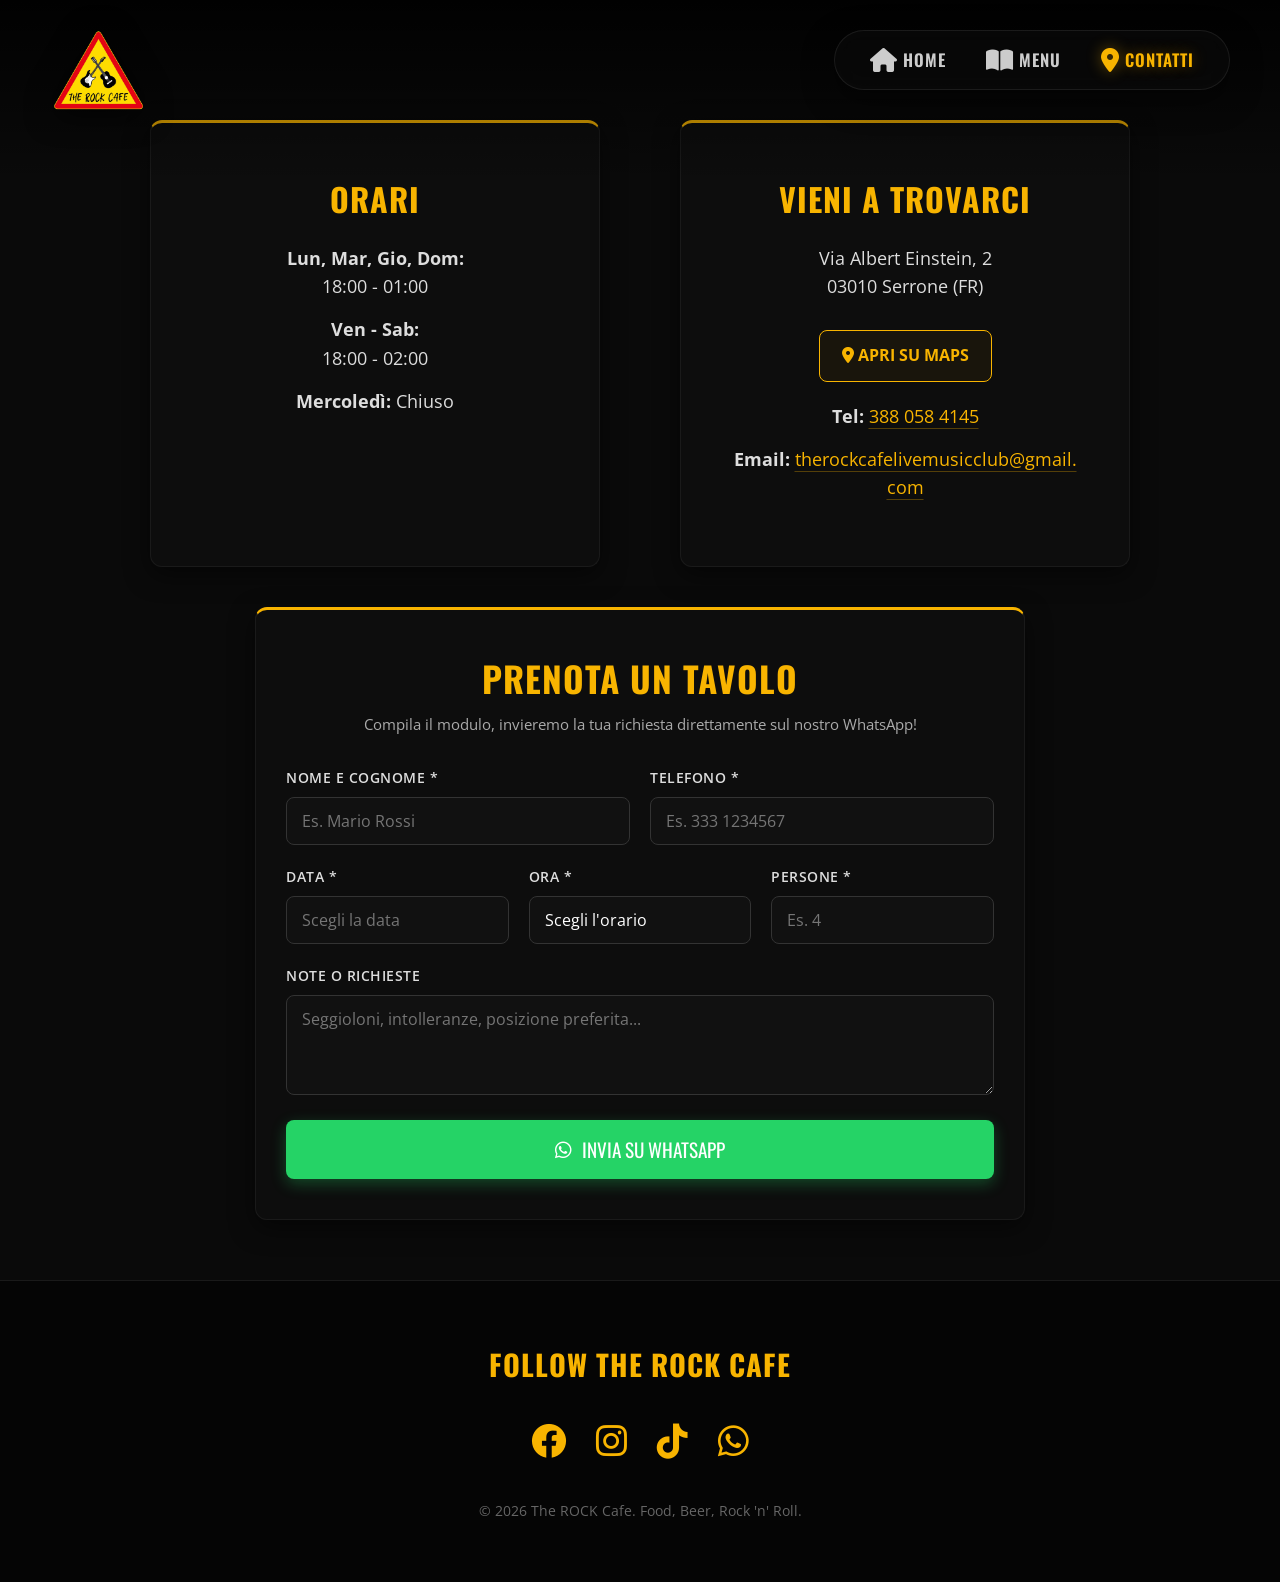
==== commit 11a0ad96: "fix" ====
--- a/contatti.html
+++ b/contatti.html
@@ -31,7 +31,7 @@
             <h2>Orari</h2>
             <p><strong>Lun, Mar, Gio, Dom:</strong><br> 18:00 - 01:00</p>
             <p style="margin-top: 10px;"><strong>Ven - Sab:</strong><br> 18:00 - 02:00</p>
-            <p style="margin-top: 10px;"><strong>Mercoledì:</strong> Chiuso (Aperto per eventi)</p>
+            <p style="margin-top: 10px;"><strong>Mercoledì:</strong> Chiuso</p>
         </div>
 
         <div class="info-box reveal">
@@ -70,115 +70,7 @@
             <div class="form-row">
                 <div class="form-group">
                     <label for="date">Data *</label>
-                    <input type="date" id="date" required>
-                </div>
-                <div class="form-group">
-                    <label for="time">Ora *</label>
-                    <select id="time" required>
-                        <option value="" disabled selected>Scegli l'orario</option>
-                    </select>
-                </div>
-                <div class="form-group">
-                    <label for="guests">Persone *</label>
-                    <input type="number" id="guests" min="1" max="30" required placeholder="Es. 4">
-                </div>
-            </div>
-
-            <div class="form-group">
-                <label for="message">Note o Richieste</label>
-                <textarea id="message" placeholder="Seggioloni, intolleranze, posizione preferita..."></textarea>
-            </div>
-
-            <button type="submit" class="btn-whatsapp"><i class="fab fa-whatsapp"></i> Invia su WhatsApp</button>
-        </form>
-    </section>
-
-    <footer>
-        <h3 class="social-title">Follow the Rock Cafe</h3>
-        <div class="social-links">
-            <a href="https://www.facebook.com/profile.php?id=61553909798442" target="_blank" rel="noopener noreferrer" title="Facebook"><i class="fab fa-facebook"></i></a>
-            <a href="https://www.instagram.com/_the_rock_cafe_?igsh=MWRwNjl1MGZlcGF4eQ==" target="_blank" rel="noopener noreferrer" title="Instagram"><i class="fab fa-instagram"></i></a>
-            <a href="https://www.tiktok.com/@the_rock_cafe?_t=8mSQPxWFVPl&_r=1" target="_blank" rel="noopener noreferrer" title="TikTok"><i class="fab fa-tiktok"></i></a>
-            <a href="https://wa.me/393880584145?text=Ciao%20ragazzi!%20%F0%9F%A4%98%20Vorrei%20avere%20info%20per%20prenotare%20un%20tavolo%20al%20The%20ROCK%20Cafe." target="_blank" rel="noopener noreferrer" title="WhatsApp"><i class="fab fa-whatsapp"></i></a>
-        </div>
-        <p>© 2026 The ROCK Cafe. Food, Beer, Rock 'n' Roll.</p>
-    </footer>
-
-    <script src="script.js"></script>
-</body>
-</html><!DOCTYPE html>
-<html lang="it">
-<head>
-    <meta charset="UTF-8">
-    <meta name="viewport" content="width=device-width, initial-scale=1.0">
-    <title>Contatti | The ROCK Cafe</title>
-    <meta name="description" content="Vieni a trovarci al The ROCK Cafe a Serrone (FR). Prenota il tuo tavolo o contattaci per info sulle serate di musica dal vivo!">
-    <link rel="icon" type="image/png" href="images/logo.png">
-    <link href="https://fonts.googleapis.com/css2?family=Oswald:wght@500;700&family=Open+Sans:wght@400;600&family=Permanent+Marker&display=swap" rel="stylesheet">
-    <link rel="stylesheet" href="https://cdnjs.cloudflare.com/ajax/libs/font-awesome/6.0.0-beta3/css/all.min.css">
-    <link rel="stylesheet" href="style.css">
-</head>
-<body>
-
-    <header>
-        <div class="logo">
-            <img src="images/logo.png" alt="The ROCK Cafe Logo">
-        </div>
-    </header>
-
-    <nav>
-        <ul>
-            <li><a href="index.html"><i class="fas fa-home"></i><span>Home</span></a></li>
-            <li><a href="menu.html"><i class="fas fa-book-open"></i><span>Menu</span></a></li>
-            <li><a href="contatti.html" class="active"><i class="fas fa-map-marker-alt"></i><span>Contatti</span></a></li>
-        </ul>
-    </nav>
-
-    <section class="info-section" style="padding-top: 120px; padding-bottom: 20px;">
-        <div class="info-box reveal">
-            <h2>Orari</h2>
-            <p><strong>Lun, Mar, Gio, Dom:</strong><br> 18:00 - 01:00</p>
-            <p style="margin-top: 10px;"><strong>Ven - Sab:</strong><br> 18:00 - 02:00</p>
-            <p style="margin-top: 10px;"><strong>Mercoledì:</strong> Chiuso (Aperto per eventi)</p>
-        </div>
-
-        <div class="info-box reveal">
-            <h2>Vieni a Trovarci</h2>
-            <p>Via Albert Einstein, 2<br> 03010 Serrone (FR)</p>
-            
-            <a href="https://maps.app.goo.gl/YourMapLink" target="_blank" rel="noopener noreferrer" class="map-btn">
-                <i class="fas fa-map-marker-alt"></i> Apri su Maps
-            </a>
-
-            <p style="margin-top: 20px;">
-                <strong>Tel:</strong> <a href="tel:3880584145" class="contact-link">388 058 4145</a>
-            </p>
-            <p style="margin-top: 10px;">
-                <strong>Email:</strong> <a href="mailto:therockcafelivemusicclub@gmail.com" class="contact-link" style="word-break: break-all;">therockcafelivemusicclub@gmail.com</a>
-            </p>
-        </div>
-    </section>
-
-    <section class="booking-section" style="padding-top: 20px; padding-bottom: 60px;">
-        <form id="prenotationForm" class="booking-form reveal">
-            <h2>Prenota un Tavolo</h2>
-            <p>Compila il modulo, invieremo la tua richiesta direttamente sul nostro WhatsApp!</p>
-
-            <div class="form-row">
-                <div class="form-group">
-                    <label for="name">Nome e Cognome *</label>
-                    <input type="text" id="name" required placeholder="Es. Mario Rossi">
-                </div>
-                <div class="form-group">
-                    <label for="phone">Telefono *</label>
-                    <input type="tel" id="phone" required placeholder="Es. 333 1234567">
-                </div>
-            </div>
-
-            <div class="form-row">
-                <div class="form-group">
-                    <label for="date">Data *</label>
-                    <input type="date" id="date" required>
+                    <input type="text" id="date" placeholder="Scegli la data" onfocus="(this.type='date')" onblur="(this.value == '' ? this.type='text' : this.type='date')" required>
                 </div>
                 <div class="form-group">
                     <label for="time">Ora *</label>
--- a/style.css
+++ b/style.css
@@ -225,7 +225,7 @@
 @media (hover: hover) { .back-to-top:hover { background-color: var(--primary-color); color: #000; transform: translateY(-5px); } }
 
 /* =========================================
-   FORM PRENOTAZIONE (WHATSAPP)
+   FORM PRENOTAZIONE (WHATSAPP) E FIX IPHONE
    ========================================= */
 .booking-section { padding: 60px 15px 20px; width: 100%; max-width: 800px; margin: 0 auto; }
 .booking-form { background-color: #0d0d0d; background-image: linear-gradient(rgba(13, 13, 13, 0.95), rgba(13, 13, 13, 0.98)), url('images/bg-texture.jpg'); padding: 40px 30px; border-radius: 12px; border: 1px solid #1a1a1a; border-top: 3px solid var(--primary-color); box-shadow: 0 8px 25px rgba(0,0,0,0.5); }
@@ -235,7 +235,6 @@
 .form-group { flex: 1; min-width: 200px; display: flex; flex-direction: column; gap: 8px; }
 .form-group label { color: #ddd; font-size: 0.9rem; font-weight: 600; text-transform: uppercase; letter-spacing: 0.5px; }
 
-/* 🔥 Aggiunto '.form-group select' per stilizzare perfettamente la tendina */
 .form-group input, .form-group textarea, .form-group select {
     width: 100%; padding: 12px 15px; background-color: #111; border: 1px solid #333; color: #fff; border-radius: 8px; font-family: var(--body-font); font-size: 1rem; transition: var(--smooth-transition); appearance: none; -webkit-appearance: none;
 }
@@ -249,6 +248,21 @@
     width: 100%; background-color: #25D366; color: #fff; border: none; padding: 15px; font-size: 1.2rem; font-family: var(--heading-font); text-transform: uppercase; border-radius: 8px; cursor: pointer; transition: var(--smooth-transition); display: flex; justify-content: center; align-items: center; gap: 10px; margin-top: 25px; box-shadow: 0 5px 15px rgba(37, 211, 102, 0.3);
 }
 @media (hover: hover) { .btn-whatsapp:hover { background-color: #1ebe57; transform: translateY(-3px); box-shadow: 0 8px 25px rgba(37, 211, 102, 0.5); } }
+
+/* 🔥 FIX CAMPO DATA PER IPHONE / SAFARI */
+input[type="date"]::-webkit-calendar-picker-indicator {
+    filter: invert(1);
+    cursor: pointer;
+}
+input[type="date"]::-webkit-datetime-edit-text,
+input[type="date"]::-webkit-datetime-edit-month-field,
+input[type="date"]::-webkit-datetime-edit-day-field,
+input[type="date"]::-webkit-datetime-edit-year-field {
+    color: #fff;
+}
+input[type="date"]:invalid::-webkit-datetime-edit {
+    color: #a0a0a0;
+}
 
 /* =========================================
    MEDIA QUERY PER DESKTOP E TABLET 
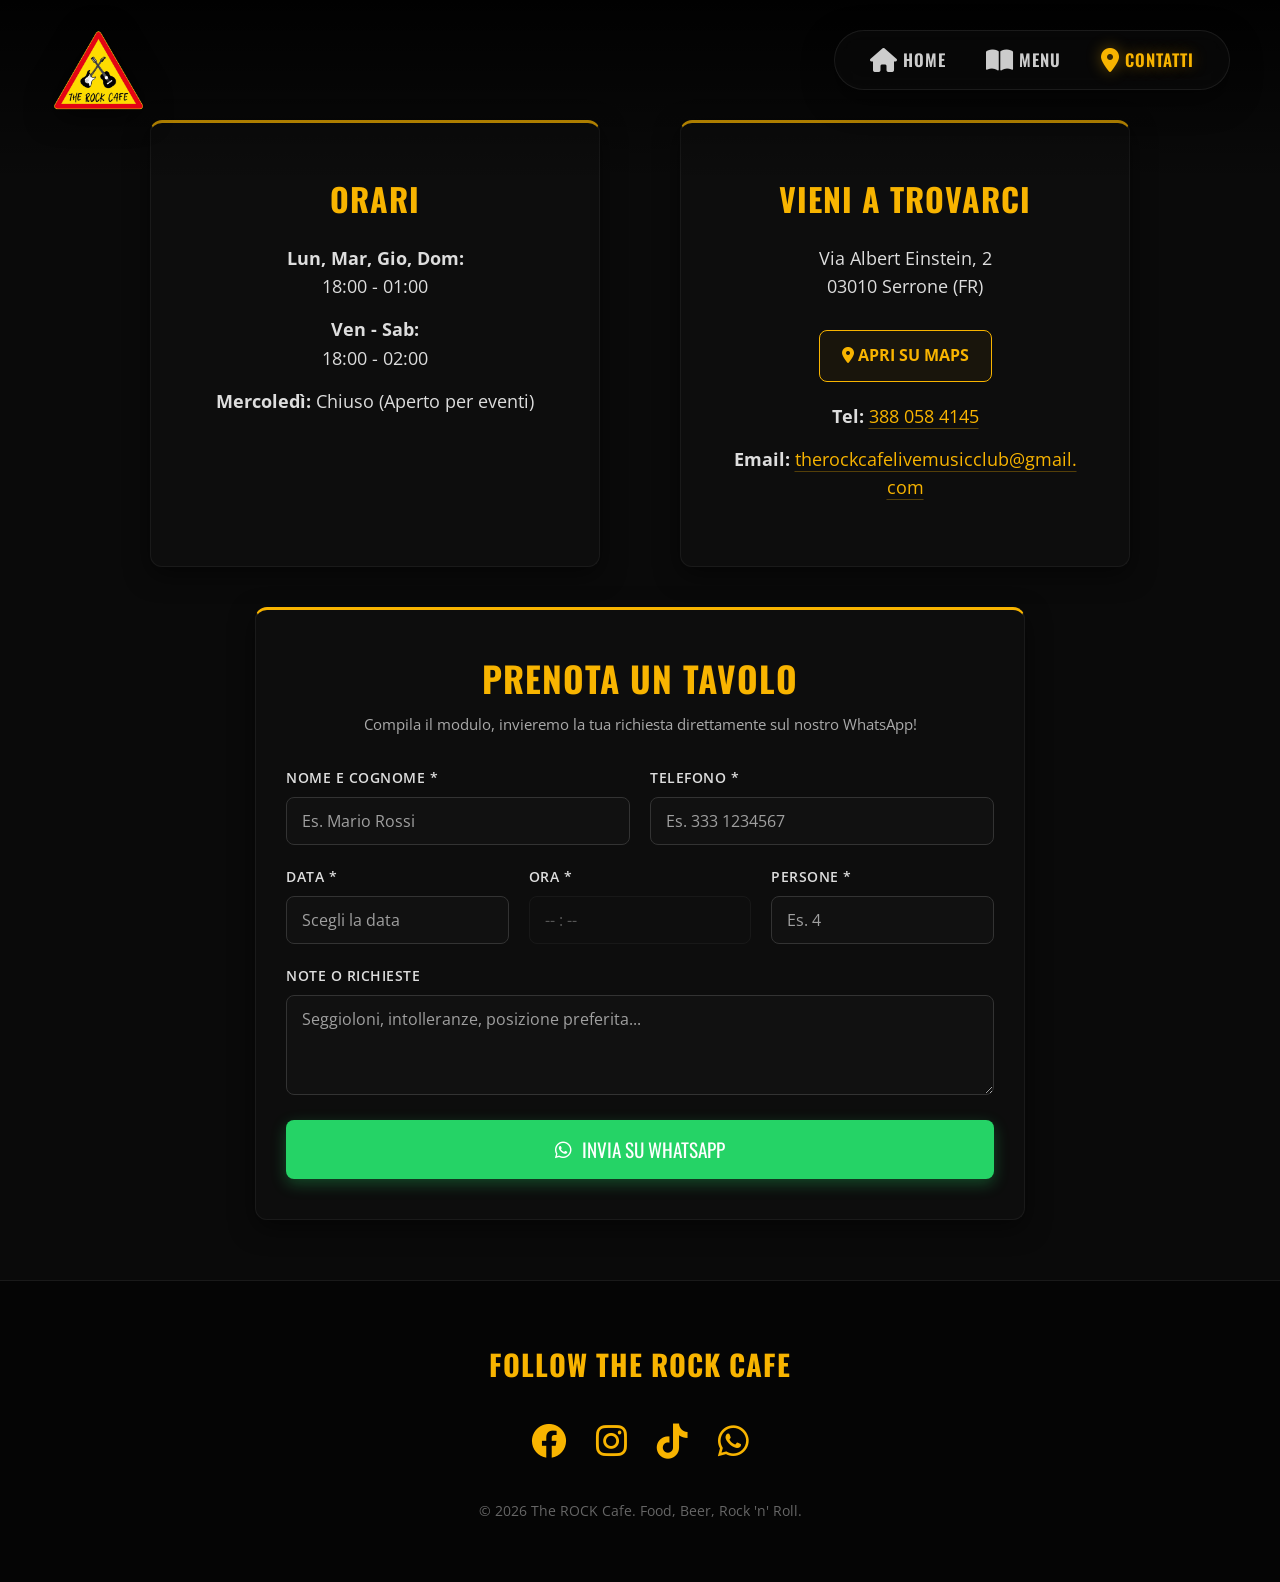
==== commit ecc8fe93: "aggiornato mex predefinito wa" ====
--- a/contatti.html
+++ b/contatti.html
@@ -31,7 +31,7 @@
             <h2>Orari</h2>
             <p><strong>Lun, Mar, Gio, Dom:</strong><br> 18:00 - 01:00</p>
             <p style="margin-top: 10px;"><strong>Ven - Sab:</strong><br> 18:00 - 02:00</p>
-            <p style="margin-top: 10px;"><strong>Mercoledì:</strong> Chiuso</p>
+            <p style="margin-top: 10px;"><strong>Mercoledì:</strong> Chiuso (Aperto per eventi)</p>
         </div>
 
         <div class="info-box reveal">
@@ -74,8 +74,8 @@
                 </div>
                 <div class="form-group">
                     <label for="time">Ora *</label>
-                    <select id="time" required>
-                        <option value="" disabled selected>Scegli l'orario</option>
+                    <select id="time" required disabled>
+                        <option value="" disabled selected>-- : --</option>
                     </select>
                 </div>
                 <div class="form-group">
@@ -99,7 +99,7 @@
             <a href="https://www.facebook.com/profile.php?id=61553909798442" target="_blank" rel="noopener noreferrer" title="Facebook"><i class="fab fa-facebook"></i></a>
             <a href="https://www.instagram.com/_the_rock_cafe_?igsh=MWRwNjl1MGZlcGF4eQ==" target="_blank" rel="noopener noreferrer" title="Instagram"><i class="fab fa-instagram"></i></a>
             <a href="https://www.tiktok.com/@the_rock_cafe?_t=8mSQPxWFVPl&_r=1" target="_blank" rel="noopener noreferrer" title="TikTok"><i class="fab fa-tiktok"></i></a>
-            <a href="https://wa.me/393880584145?text=Ciao%20ragazzi!%20%F0%9F%A4%98%20Vorrei%20avere%20info%20per%20prenotare%20un%20tavolo%20al%20The%20ROCK%20Cafe." target="_blank" rel="noopener noreferrer" title="WhatsApp"><i class="fab fa-whatsapp"></i></a>
+            <a href="https://wa.me/393880584145?text=Ciao%20ragazzi!%20%F0%9F%A4%98%20Posso%20parlare%20con%20qualcuno%3F" target="_blank" rel="noopener noreferrer" title="WhatsApp"><i class="fab fa-whatsapp"></i></a>
         </div>
         <p>© 2026 The ROCK Cafe. Food, Beer, Rock 'n' Roll.</p>
     </footer>
--- a/style.css
+++ b/style.css
@@ -225,7 +225,7 @@
 @media (hover: hover) { .back-to-top:hover { background-color: var(--primary-color); color: #000; transform: translateY(-5px); } }
 
 /* =========================================
-   FORM PRENOTAZIONE (WHATSAPP) E FIX IPHONE
+   FORM PRENOTAZIONE E FIX TEXT PLACEHOLDER
    ========================================= */
 .booking-section { padding: 60px 15px 20px; width: 100%; max-width: 800px; margin: 0 auto; }
 .booking-form { background-color: #0d0d0d; background-image: linear-gradient(rgba(13, 13, 13, 0.95), rgba(13, 13, 13, 0.98)), url('images/bg-texture.jpg'); padding: 40px 30px; border-radius: 12px; border: 1px solid #1a1a1a; border-top: 3px solid var(--primary-color); box-shadow: 0 8px 25px rgba(0,0,0,0.5); }
@@ -241,7 +241,28 @@
 .form-group input:focus, .form-group textarea:focus, .form-group select:focus {
     outline: none; border-color: var(--primary-color); box-shadow: 0 0 10px rgba(248, 180, 0, 0.2); background-color: #1a1a1a;
 }
-.form-group select option { background-color: #111; color: #fff; }
+
+/* 🔥 GESTIONE COLORI PROVVISORI (PLACEHOLDER E INVALID) */
+.form-group input::placeholder, 
+.form-group textarea::placeholder {
+    color: #a0a0a0;
+    opacity: 1;
+}
+.form-group select:invalid {
+    color: #a0a0a0;
+}
+.form-group select option { 
+    background-color: #111; 
+    color: #fff; 
+}
+
+/* 🔥 STILE PER LA TENDINA BLOCCATA (SPENTA E NON TOCCABILE) */
+.form-group select:disabled {
+    opacity: 0.3;
+    cursor: not-allowed;
+    pointer-events: none;
+}
+
 .form-group textarea { resize: vertical; min-height: 100px; }
 
 .btn-whatsapp {
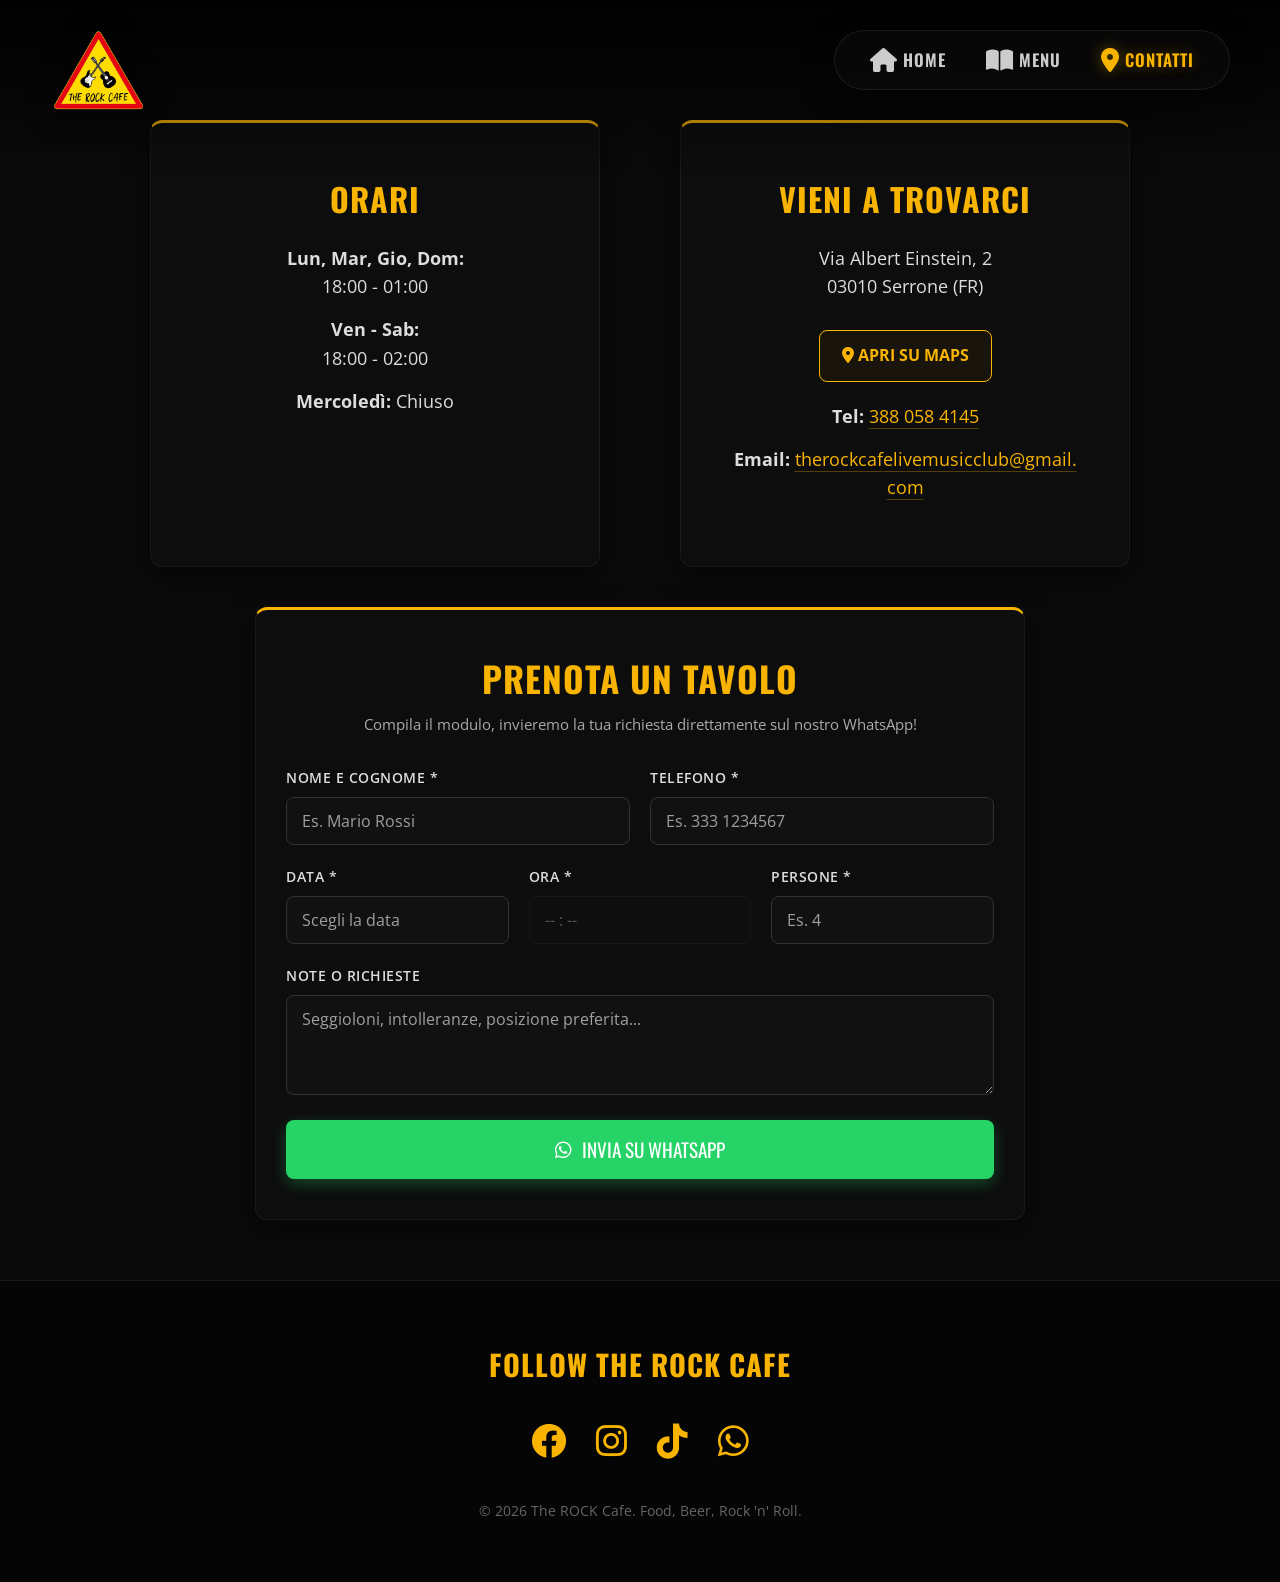
==== commit 59989e2a: "ripristinato orario" ====
--- a/contatti.html
+++ b/contatti.html
@@ -31,7 +31,7 @@
             <h2>Orari</h2>
             <p><strong>Lun, Mar, Gio, Dom:</strong><br> 18:00 - 01:00</p>
             <p style="margin-top: 10px;"><strong>Ven - Sab:</strong><br> 18:00 - 02:00</p>
-            <p style="margin-top: 10px;"><strong>Mercoledì:</strong> Chiuso (Aperto per eventi)</p>
+            <p style="margin-top: 10px;"><strong>Mercoledì:</strong> Chiuso</p>
         </div>
 
         <div class="info-box reveal">
